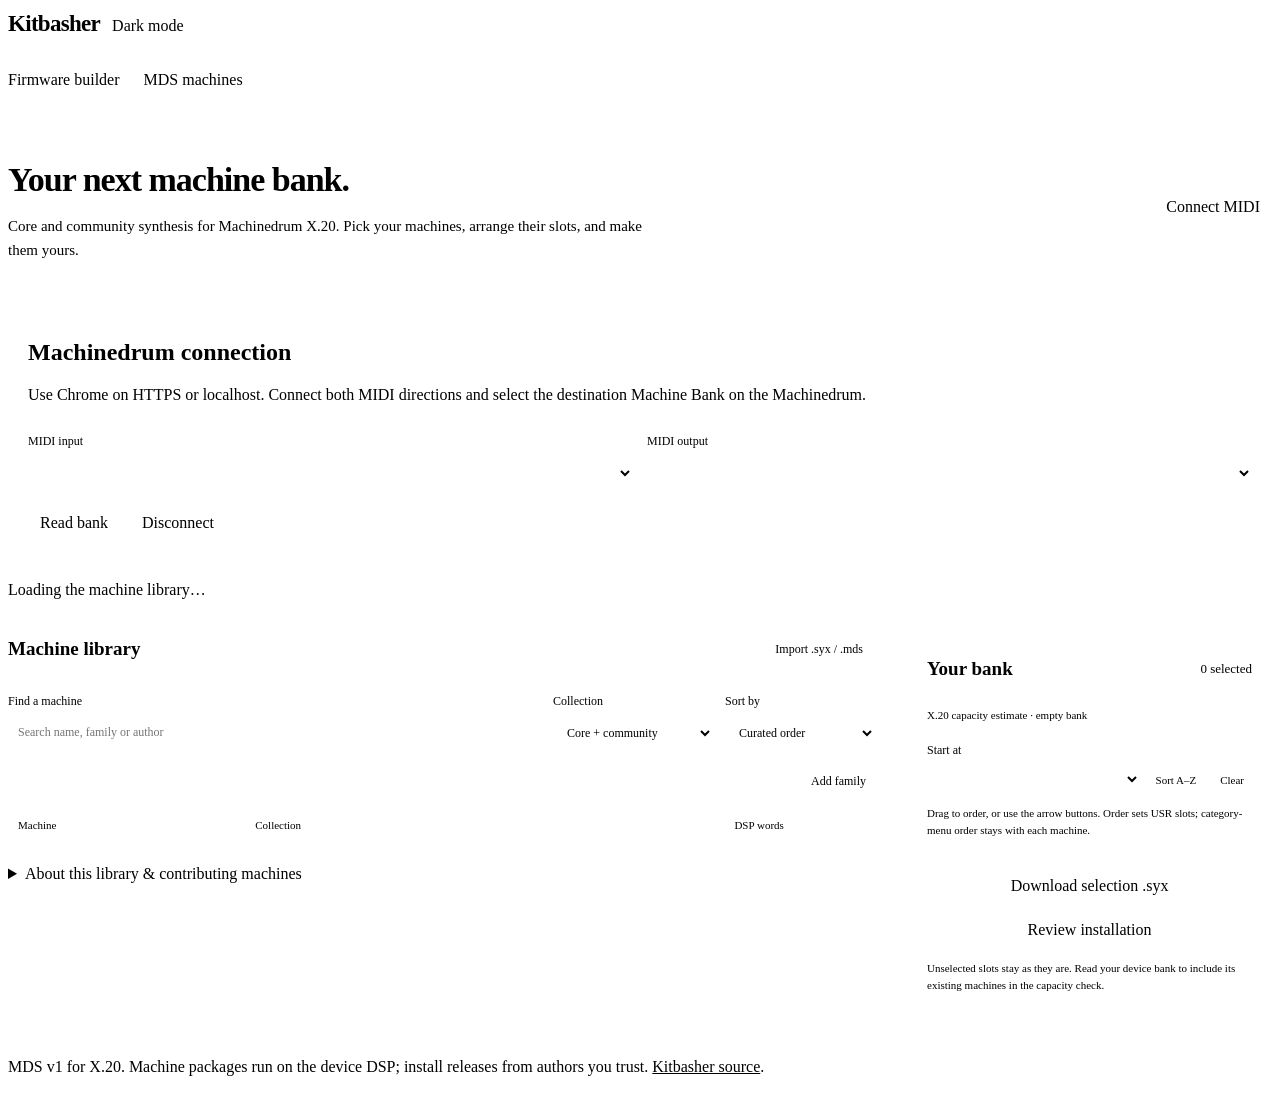
==== web/mds.html @ e467b931 "Add curated MDS library and closed-loop browser MIDI installer" ====
<!doctype html>
<html lang="en">
<head>
<meta charset="utf-8"><meta name="viewport" content="width=device-width, initial-scale=1">
<title>MDS machine library · Kitbasher</title>
<meta name="description" content="Choose community and core MDS machines, arrange your Machinedrum bank, check capacity, and install over MIDI from Chrome.">
<link rel="canonical" href="https://kitbasher.xyz/mds.html">
<meta name="theme-color" content="#20252b">
<script>try{document.documentElement.dataset.theme=localStorage.getItem('kitbasher-theme')==='dark'?'dark':'light'}catch(e){}</script>
<!-- app-styles -->
<link rel="stylesheet" href="mds.css">
</head>
<body class="bench mds-page"><main>
  <header class="page-head"><a class="brand" href="index.html">Kitbasher</a><button type="button" id="theme-toggle" class="theme-toggle">Dark mode</button></header>
  <nav class="site-nav" aria-label="Main navigation"><a href="index.html">Firmware builder</a><a href="mds.html" aria-current="page">MDS machines</a></nav>
  <div class="mds-intro"><div><h1>Your next machine bank.</h1><p>Core and community synthesis for Machinedrum X.20. Pick your machines, arrange their slots, and make them yours.</p></div><button type="button" id="connect-midi">Connect MIDI</button></div>
  <section class="mds-connection" id="connection" aria-labelledby="connection-title" hidden>
    <div><h2 id="connection-title">Machinedrum connection</h2><p>Use Chrome on HTTPS or localhost. Connect both MIDI directions and select the destination Machine Bank on the Machinedrum.</p></div>
    <label>MIDI input<select id="midi-input"></select></label><label>MIDI output<select id="midi-output"></select></label>
    <div class="mds-actions"><button type="button" id="read-bank">Read bank</button><button type="button" id="disconnect-midi">Disconnect</button></div>
  </section>
  <p id="mds-status" role="status" aria-live="polite">Loading the machine library…</p>
  <div class="mds-workspace">
    <section class="mds-library" aria-labelledby="library-title">
      <div class="mds-section-head"><h2 id="library-title">Machine library <span id="catalog-count"></span></h2><label class="mds-file">Import .syx / .mds<input type="file" id="import-machines" accept=".syx,.mds" multiple></label></div>
      <div class="mds-filters"><label class="mds-search">Find a machine<input id="machine-search" type="search" placeholder="Search name, family or author"></label><label>Collection<select id="collection-filter"><option value="all">Core + community</option><option value="core">Core</option><option value="community">Community</option><option value="local">Local imports</option></select></label><label>Sort by<select id="machine-sort"><option value="curated">Curated order</option><option value="name">Name</option><option value="smallest">Smallest first</option><option value="cpu">Lowest CPU cost</option></select></label></div>
      <div class="mds-family-bar"><div id="family-filters" role="group" aria-label="Filter by family"></div><button type="button" id="add-family" disabled>Add family</button></div>
      <div class="mds-table-wrap"><table class="mds-table"><thead><tr><th scope="col">Machine</th><th scope="col">Collection</th><th scope="col" class="numeric">DSP words</th><th scope="col"><span class="sr-only">Selection</span></th></tr></thead><tbody id="machine-list"></tbody></table></div>
      <p id="empty-library" hidden>No machines match. Try another family or search.</p>
      <details class="mds-about"><summary>About this library &amp; contributing machines</summary><p>Releases are curated and pinned to exact files. Core machines come from the X.20 USR collection; community entries link to their available source. Local imports stay in your browser and are not published.</p><p><a href="https://github.com/etcetc000/kitbasher/blob/main/mds/README.md" target="_blank" rel="noopener">Add or update a machine</a> · <a href="https://github.com/jmamma/MDS" target="_blank" rel="noopener">MDS documentation</a></p></details>
    </section>
    <aside class="mds-bank" aria-labelledby="bank-title">
      <div class="mds-section-head"><h2 id="bank-title">Your bank</h2><span id="selection-count">0 selected</span></div>
      <p id="capacity-mode" class="fine">X.20 capacity estimate · empty bank</p>
      <div id="capacity-meters" class="mds-capacity"></div>
      <div class="mds-bank-tools"><label>Start at<select id="start-slot" aria-label="First destination slot"></select></label><button type="button" id="sort-selection">Sort A–Z</button><button type="button" id="clear-selection">Clear</button></div>
      <p class="fine">Drag to order, or use the arrow buttons. Order sets USR slots; category-menu order stays with each machine.</p>
      <ol id="bank-slots" aria-label="Machine Bank slots"></ol>
      <p id="bank-problems" role="status"></p>
      <div class="mds-bank-actions"><button type="button" id="download-bank" disabled>Download selection .syx</button><button type="button" id="review-install" class="mds-primary" disabled>Review installation</button></div>
      <p class="fine">Unselected slots stay as they are. Read your device bank to include its existing machines in the capacity check.</p>
    </aside>
  </div>
  <section id="transfer-panel" class="mds-transfer" aria-labelledby="transfer-title" hidden><h2 id="transfer-title">Installing machines</h2><progress id="transfer-progress" max="1" value="0"></progress><p id="transfer-status" role="status" aria-live="polite"></p><button type="button" id="stop-transfer">Stop after this machine</button></section>
  <footer class="footer-note">MDS v1 for X.20. Machine packages run on the device DSP; install releases from authors you trust. <a href="https://github.com/etcetc000/kitbasher">Kitbasher source</a>.</footer>
</main>
<dialog id="machine-details" aria-labelledby="detail-title"><div class="mds-dialog-head"><h2 id="detail-title"></h2><button type="button" id="close-details" aria-label="Close machine details">Close</button></div><div id="detail-body"></div></dialog>
<dialog id="install-review" aria-labelledby="review-title"><h2 id="review-title">Review destination slots</h2><p>Confirm the selected Machine Bank on the Machinedrum. Replacing a slot changes the machine used by kits that reference that slot. Back up those machines before replacing them.</p><div id="review-rows"></div><p id="review-note"></p><div class="mds-actions"><button type="button" id="cancel-install">Go back</button><button type="button" id="confirm-install" class="mds-primary">Install these machines</button></div></dialog>
<script type="module" src="mds.js"></script>
</body></html>
---- web/mds.css ----
/* Reuse the bench palette and type. The sixteen-slot rack is the central visual. */
.site-nav{display:flex;gap:24px;border-bottom:1px solid var(--line);margin:0 0 32px;padding-bottom:12px}
.site-nav a{color:var(--muted);text-decoration:none;padding:5px 0}.site-nav a[aria-current=page]{color:var(--ink);box-shadow:0 2px var(--ink)}
.brand{font-size:23px;font-weight:650;letter-spacing:-.7px;text-decoration:none;color:var(--ink)}
body.mds-page main{max-width:1320px;padding-bottom:24px}body.mds-page .page-head{margin-bottom:22px}
.mds-page button,.mds-page select,.mds-page input{font:inherit}.mds-page button,.mds-file{border:1px solid var(--line);background:var(--panel);color:var(--ink);padding:9px 12px;border-radius:3px}
.mds-page button:hover:not(:disabled){border-color:var(--ink)}.mds-page :is(a,select,button,input):focus-visible{outline:2px solid #5484a3;outline-offset:3px}
.mds-page button.mds-primary{background:var(--ink);color:var(--panel);border-color:var(--ink)}
.mds-intro{display:flex;justify-content:space-between;align-items:center;gap:24px;margin:0 0 22px}.mds-intro h1{font-size:34px;font-weight:550;letter-spacing:-1px;margin-bottom:10px}.mds-intro p{max-width:650px;font-size:15px;line-height:1.6}.mds-intro button{white-space:nowrap}
#mds-status{min-height:24px;margin-bottom:18px}#mds-status[data-error=true],#bank-problems{color:var(--err)}
.mds-workspace{display:grid;grid-template-columns:minmax(0,1fr) 365px;gap:32px;align-items:start}
.mds-section-head{display:flex;justify-content:space-between;align-items:center;gap:10px;margin-bottom:18px}.mds-section-head h2{font-size:19px}.mds-section-head span{color:var(--muted);font-size:13px;font-weight:400}.mds-section-head h2 span{margin-left:8px}
.mds-filters{display:grid;grid-template-columns:minmax(140px,1fr) 160px 150px;gap:12px;margin-bottom:18px}.mds-page label{display:flex;flex-direction:column;gap:6px;color:var(--muted);font-size:12px}.mds-page input,.mds-page select{border:1px solid var(--line);background:var(--panel);color:var(--ink);padding:10px;min-width:0;border-radius:3px;width:100%}
.mds-file{position:relative;overflow:hidden;cursor:pointer}.mds-file:focus-within{outline:2px solid #5484a3;outline-offset:3px}.mds-file input{position:absolute;inset:0;opacity:0;cursor:pointer}
.mds-family-bar{display:flex;justify-content:space-between;align-items:center;gap:12px;margin:0 0 16px}.mds-family-bar>div{display:flex;flex-wrap:wrap;gap:5px}.mds-family-bar button{padding:5px 9px;font-size:12px}.mds-family-bar button[aria-pressed=true]{background:var(--ink);color:var(--panel);border-color:var(--ink)}
.mds-table{border-collapse:collapse;width:100%;font-size:13px}.mds-table th{font-weight:400;color:var(--muted);text-align:left;font-size:11px;padding:9px 10px;border-bottom:1px solid var(--line)}.mds-table td{padding:13px 10px;border-bottom:1px solid var(--line)}.mds-table .numeric{text-align:right;font-variant-numeric:tabular-nums}.mds-table td:last-child{width:66px;text-align:right}.mds-table td:nth-child(2){font-size:11px;color:var(--muted)}
.mds-table tr[data-selected=true]{background:color-mix(in srgb,var(--ink) 5%,transparent)}.mds-table .machine-name{display:block;background:none;border:0;padding:0;text-align:left;font-size:14px;font-weight:600}.machine-subtitle{display:block;font-size:11px;color:var(--muted);margin-top:3px}.mds-table .pick-button{padding:5px 8px;font-size:12px;min-width:60px}
.mds-bank{position:sticky;top:18px;max-height:calc(100dvh - 36px);overflow-y:auto;border:1px solid var(--line);padding:20px;background:var(--panel);border-radius:5px}.mds-bank .mds-section-head{margin-bottom:4px}.mds-capacity{margin:18px 0}.mds-meter{margin-bottom:12px}.mds-meter div{display:flex;justify-content:space-between;font-size:11px;gap:6px}.mds-meter progress{width:100%;height:6px;display:block;margin-top:5px;appearance:none;border:0;background:var(--line);accent-color:var(--ink)}.mds-meter progress::-webkit-progress-bar{background:var(--line);border-radius:1px}.mds-meter progress::-webkit-progress-value{background:var(--ink);border-radius:1px}.mds-meter[data-over=true] progress{accent-color:var(--err)}.mds-meter[data-over=true] progress::-webkit-progress-value{background:var(--err)}
.mds-bank-tools{display:flex;gap:8px;align-items:end;margin:16px 0 10px}.mds-bank-tools label{flex:1}.mds-bank-tools select{padding:7px}.mds-bank-tools button{font-size:11px;padding:8px}
#bank-slots{list-style:none;padding:0;margin:14px 0;display:grid;gap:3px}.mds-slot{min-height:33px;display:flex;gap:9px;align-items:center;padding:3px 5px;border:1px solid transparent;border-bottom-color:var(--line);font-size:12px}.mds-slot[data-selected=true]{background:var(--chip);border-color:var(--line);cursor:grab}.mds-slot[data-drag-over=true]{outline:2px solid #5484a3}.mds-slot .slot-number{font-variant-numeric:tabular-nums;color:var(--muted);width:27px;font-size:11px}.mds-slot .slot-name{flex:1;min-width:0}.mds-slot .slot-note{color:var(--muted);font-size:10px;margin-left:6px}.mds-slot .slot-buttons{display:flex;gap:2px}.mds-slot button{font-size:12px;line-height:1;padding:5px;border-color:transparent;background:transparent;min-width:24px}.mds-slot .empty{color:var(--muted)}
.mds-bank-actions{display:grid;gap:8px;margin:14px 0 12px}#bank-problems{font-size:12px;white-space:pre-line}.mds-bank .fine{font-size:11px;line-height:1.6}
.mds-connection{padding:20px;border:1px solid var(--line);border-radius:5px;display:grid;grid-template-columns:1fr 1fr;gap:14px;background:var(--panel);margin:20px 0}.mds-connection>div:first-child{grid-column:1/-1}.mds-connection p{margin-top:6px}.mds-actions{display:flex;gap:10px;flex-wrap:wrap;justify-content:flex-end}.mds-connection .mds-actions{grid-column:1/-1;justify-content:flex-start}
.mds-about{margin:25px 0;max-width:75ch}.mds-about summary{cursor:pointer}.mds-about p{margin-top:10px;font-size:12px}.mds-page a{color:inherit}.mds-page dialog{background:var(--panel);color:var(--ink);border:1px solid var(--line);border-radius:6px;max-width:600px;width:calc(100% - 32px);padding:26px}.mds-page dialog::backdrop{background:#0007}.mds-page dialog h2{font-size:22px}.mds-page dialog p{margin:14px 0}.mds-dialog-head{display:flex;justify-content:space-between;gap:20px;align-items:center}.mds-details-grid{display:grid;grid-template-columns:1fr 1fr;gap:12px;margin:18px 0}.mds-details-grid dt{font-size:11px;color:var(--muted)}.mds-details-grid dd{margin:3px 0 0;font-size:14px}.mds-controls{display:flex;flex-wrap:wrap;gap:8px}.mds-control{background:var(--chip);padding:8px;font-size:12px}.mds-review-row{display:flex;justify-content:space-between;gap:12px;border-bottom:1px solid var(--line);padding:10px 0}.mds-review-row small{color:var(--muted)}
.mds-transfer{padding:20px;border:1px solid var(--line);margin-top:22px;background:var(--panel)}.mds-transfer progress{width:100%;margin:12px 0}.mds-transfer button{margin-top:12px}.mds-page .footer-note{margin-top:32px}.sr-only{position:absolute;width:1px;height:1px;padding:0;margin:-1px;overflow:hidden;clip:rect(0,0,0,0);white-space:nowrap;border:0}
@media(max-width:1050px){.mds-workspace{gap:20px;grid-template-columns:minmax(0,1fr) 320px}.mds-filters{grid-template-columns:1fr 1fr}.mds-search{grid-column:1/-1}.mds-table td,.mds-table th{padding-left:6px;padding-right:6px}.mds-bank{padding:16px}}
@media(max-width:780px){.mds-workspace{grid-template-columns:1fr}.mds-bank{position:static;max-height:none;overflow:visible}.mds-intro{align-items:flex-start}.mds-intro h1{font-size:27px}.mds-intro p{font-size:13px}.mds-page main{padding:22px 16px 0}#bank-slots{grid-template-columns:1fr 1fr;gap:4px 10px}.mds-bank-tools{max-width:340px}.mds-bank-actions{grid-template-columns:1fr 1fr}}
@media(max-width:460px){.mds-intro{display:block}.mds-intro button{margin-top:16px}.mds-section-head h2{font-size:17px}.mds-family-bar{align-items:flex-start}.mds-table td:nth-child(2),.mds-table th:nth-child(2){display:none}.mds-slot .slot-note{display:none}#bank-slots{grid-template-columns:1fr}.mds-connection{grid-template-columns:1fr}.mds-bank-actions{grid-template-columns:1fr}.mds-file{font-size:10px!important}}
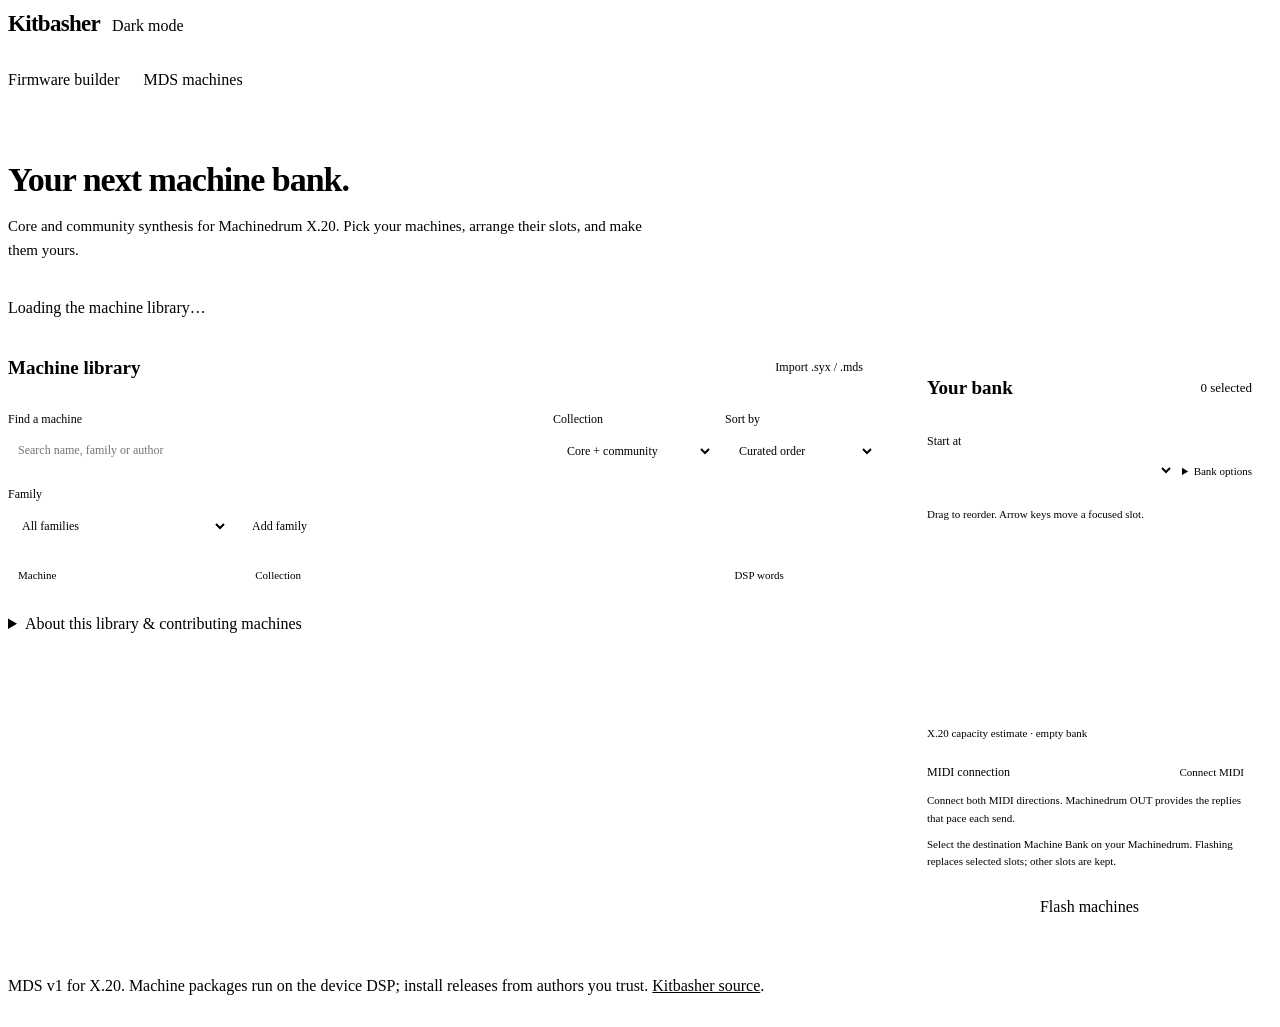
==== commit 6f0b2a8e: "Simplify MDS bank controls and flash with automatic MIDI checks" ====
--- a/web/mds.html
+++ b/web/mds.html
@@ -13,38 +13,40 @@
 <body class="bench mds-page"><main>
   <header class="page-head"><a class="brand" href="index.html">Kitbasher</a><button type="button" id="theme-toggle" class="theme-toggle">Dark mode</button></header>
   <nav class="site-nav" aria-label="Main navigation"><a href="index.html">Firmware builder</a><a href="mds.html" aria-current="page">MDS machines</a></nav>
-  <div class="mds-intro"><div><h1>Your next machine bank.</h1><p>Core and community synthesis for Machinedrum X.20. Pick your machines, arrange their slots, and make them yours.</p></div><button type="button" id="connect-midi">Connect MIDI</button></div>
-  <section class="mds-connection" id="connection" aria-labelledby="connection-title" hidden>
-    <div><h2 id="connection-title">Machinedrum connection</h2><p>Use Chrome on HTTPS or localhost. Connect both MIDI directions and select the destination Machine Bank on the Machinedrum.</p></div>
-    <label>MIDI input<select id="midi-input"></select></label><label>MIDI output<select id="midi-output"></select></label>
-    <div class="mds-actions"><button type="button" id="read-bank">Read bank</button><button type="button" id="disconnect-midi">Disconnect</button></div>
-  </section>
+  <div class="mds-intro"><div><h1>Your next machine bank.</h1><p>Core and community synthesis for Machinedrum X.20. Pick your machines, arrange their slots, and make them yours.</p></div></div>
   <p id="mds-status" role="status" aria-live="polite">Loading the machine library…</p>
   <div class="mds-workspace">
     <section class="mds-library" aria-labelledby="library-title">
       <div class="mds-section-head"><h2 id="library-title">Machine library <span id="catalog-count"></span></h2><label class="mds-file">Import .syx / .mds<input type="file" id="import-machines" accept=".syx,.mds" multiple></label></div>
       <div class="mds-filters"><label class="mds-search">Find a machine<input id="machine-search" type="search" placeholder="Search name, family or author"></label><label>Collection<select id="collection-filter"><option value="all">Core + community</option><option value="core">Core</option><option value="community">Community</option><option value="local">Local imports</option></select></label><label>Sort by<select id="machine-sort"><option value="curated">Curated order</option><option value="name">Name</option><option value="smallest">Smallest first</option><option value="cpu">Lowest CPU cost</option></select></label></div>
-      <div class="mds-family-bar"><div id="family-filters" role="group" aria-label="Filter by family"></div><button type="button" id="add-family" disabled>Add family</button></div>
+      <div class="mds-family-bar"><label>Family<select id="family-filter"><option value="all">All families</option></select></label><button type="button" id="add-family" disabled>Add family</button></div>
       <div class="mds-table-wrap"><table class="mds-table"><thead><tr><th scope="col">Machine</th><th scope="col">Collection</th><th scope="col" class="numeric">DSP words</th><th scope="col"><span class="sr-only">Selection</span></th></tr></thead><tbody id="machine-list"></tbody></table></div>
       <p id="empty-library" hidden>No machines match. Try another family or search.</p>
       <details class="mds-about"><summary>About this library &amp; contributing machines</summary><p>Releases are curated and pinned to exact files. Core machines come from the X.20 USR collection; community entries link to their available source. Local imports stay in your browser and are not published.</p><p><a href="https://github.com/etcetc000/kitbasher/blob/main/mds/README.md" target="_blank" rel="noopener">Add or update a machine</a> · <a href="https://github.com/jmamma/MDS" target="_blank" rel="noopener">MDS documentation</a></p></details>
     </section>
     <aside class="mds-bank" aria-labelledby="bank-title">
       <div class="mds-section-head"><h2 id="bank-title">Your bank</h2><span id="selection-count">0 selected</span></div>
-      <p id="capacity-mode" class="fine">X.20 capacity estimate · empty bank</p>
-      <div id="capacity-meters" class="mds-capacity"></div>
-      <div class="mds-bank-tools"><label>Start at<select id="start-slot" aria-label="First destination slot"></select></label><button type="button" id="sort-selection">Sort A–Z</button><button type="button" id="clear-selection">Clear</button></div>
-      <p class="fine">Drag to order, or use the arrow buttons. Order sets USR slots; category-menu order stays with each machine.</p>
+      <div class="mds-bank-tools"><label>Start at<select id="start-slot" aria-label="First destination slot"></select></label><details class="mds-bank-menu"><summary>Bank options</summary><div><button type="button" id="sort-selection">Sort A–Z</button><button type="button" id="clear-selection">Clear</button><button type="button" id="download-bank" disabled>Download selection .syx</button></div></details></div>
+      <p class="fine">Drag to reorder. Arrow keys move a focused slot.</p>
       <ol id="bank-slots" aria-label="Machine Bank slots"></ol>
-      <p id="bank-problems" role="status"></p>
-      <div class="mds-bank-actions"><button type="button" id="download-bank" disabled>Download selection .syx</button><button type="button" id="review-install" class="mds-primary" disabled>Review installation</button></div>
-      <p class="fine">Unselected slots stay as they are. Read your device bank to include its existing machines in the capacity check.</p>
+      <div class="mds-bank-bottom">
+        <p id="capacity-mode" class="fine">X.20 capacity estimate · empty bank</p>
+        <div id="capacity-meters" class="mds-capacity"></div>
+        <p id="bank-problems" role="status"></p>
+        <div class="mds-midi-head"><span>MIDI connection</span><button type="button" id="connect-midi">Connect MIDI</button><button type="button" id="disconnect-midi" hidden>Disconnect</button></div>
+        <div class="mds-connection" id="connection" hidden>
+          <label>To Machinedrum IN<select id="midi-output" aria-label="MIDI output"></select></label>
+          <label>From Machinedrum OUT<select id="midi-input" aria-label="MIDI input"></select></label>
+        </div>
+        <p id="midi-status" class="fine" role="status" aria-live="polite">Connect both MIDI directions. Machinedrum OUT provides the replies that pace each send.</p>
+        <p class="fine">Select the destination Machine Bank on your Machinedrum. Flashing replaces selected slots; other slots are kept.</p>
+        <button type="button" id="flash-machines" class="mds-primary" disabled>Flash machines</button>
+        <section id="transfer-panel" class="mds-transfer" aria-labelledby="transfer-title" hidden><h2 id="transfer-title">Installing machines</h2><progress id="transfer-progress" max="1" value="0"></progress><p id="transfer-status" role="status" aria-live="polite"></p><button type="button" id="stop-transfer">Stop after this machine</button></section>
+      </div>
     </aside>
   </div>
-  <section id="transfer-panel" class="mds-transfer" aria-labelledby="transfer-title" hidden><h2 id="transfer-title">Installing machines</h2><progress id="transfer-progress" max="1" value="0"></progress><p id="transfer-status" role="status" aria-live="polite"></p><button type="button" id="stop-transfer">Stop after this machine</button></section>
   <footer class="footer-note">MDS v1 for X.20. Machine packages run on the device DSP; install releases from authors you trust. <a href="https://github.com/etcetc000/kitbasher">Kitbasher source</a>.</footer>
 </main>
 <dialog id="machine-details" aria-labelledby="detail-title"><div class="mds-dialog-head"><h2 id="detail-title"></h2><button type="button" id="close-details" aria-label="Close machine details">Close</button></div><div id="detail-body"></div></dialog>
-<dialog id="install-review" aria-labelledby="review-title"><h2 id="review-title">Review destination slots</h2><p>Confirm the selected Machine Bank on the Machinedrum. Replacing a slot changes the machine used by kits that reference that slot. Back up those machines before replacing them.</p><div id="review-rows"></div><p id="review-note"></p><div class="mds-actions"><button type="button" id="cancel-install">Go back</button><button type="button" id="confirm-install" class="mds-primary">Install these machines</button></div></dialog>
 <script type="module" src="mds.js"></script>
 </body></html>
--- a/web/mds.css
+++ b/web/mds.css
@@ -1,4 +1,5 @@
 /* Reuse the bench palette and type. The sixteen-slot rack is the central visual. */
+.mds-bank{display:flex;flex-direction:column}.mds-bank>*,.mds-bank-bottom{flex-shrink:0}.mds-bank #bank-slots{flex:0 1 auto;min-height:120px;overflow-y:auto}.mds-bank .mds-transfer{padding:12px;margin-top:12px;font-size:12px}.mds-bank .mds-transfer h2{font-size:14px}
 .site-nav{display:flex;gap:24px;border-bottom:1px solid var(--line);margin:0 0 32px;padding-bottom:12px}
 .site-nav a{color:var(--muted);text-decoration:none;padding:5px 0}.site-nav a[aria-current=page]{color:var(--ink);box-shadow:0 2px var(--ink)}
 .brand{font-size:23px;font-weight:650;letter-spacing:-.7px;text-decoration:none;color:var(--ink)}
@@ -12,16 +13,17 @@
 .mds-section-head{display:flex;justify-content:space-between;align-items:center;gap:10px;margin-bottom:18px}.mds-section-head h2{font-size:19px}.mds-section-head span{color:var(--muted);font-size:13px;font-weight:400}.mds-section-head h2 span{margin-left:8px}
 .mds-filters{display:grid;grid-template-columns:minmax(140px,1fr) 160px 150px;gap:12px;margin-bottom:18px}.mds-page label{display:flex;flex-direction:column;gap:6px;color:var(--muted);font-size:12px}.mds-page input,.mds-page select{border:1px solid var(--line);background:var(--panel);color:var(--ink);padding:10px;min-width:0;border-radius:3px;width:100%}
 .mds-file{position:relative;overflow:hidden;cursor:pointer}.mds-file:focus-within{outline:2px solid #5484a3;outline-offset:3px}.mds-file input{position:absolute;inset:0;opacity:0;cursor:pointer}
-.mds-family-bar{display:flex;justify-content:space-between;align-items:center;gap:12px;margin:0 0 16px}.mds-family-bar>div{display:flex;flex-wrap:wrap;gap:5px}.mds-family-bar button{padding:5px 9px;font-size:12px}.mds-family-bar button[aria-pressed=true]{background:var(--ink);color:var(--panel);border-color:var(--ink)}
+.mds-family-bar{display:flex;align-items:end;gap:12px;margin:0 0 16px}.mds-family-bar label{flex:1;max-width:220px}.mds-family-bar button{font-size:12px;margin-bottom:1px}
 .mds-table{border-collapse:collapse;width:100%;font-size:13px}.mds-table th{font-weight:400;color:var(--muted);text-align:left;font-size:11px;padding:9px 10px;border-bottom:1px solid var(--line)}.mds-table td{padding:13px 10px;border-bottom:1px solid var(--line)}.mds-table .numeric{text-align:right;font-variant-numeric:tabular-nums}.mds-table td:last-child{width:66px;text-align:right}.mds-table td:nth-child(2){font-size:11px;color:var(--muted)}
 .mds-table tr[data-selected=true]{background:color-mix(in srgb,var(--ink) 5%,transparent)}.mds-table .machine-name{display:block;background:none;border:0;padding:0;text-align:left;font-size:14px;font-weight:600}.machine-subtitle{display:block;font-size:11px;color:var(--muted);margin-top:3px}.mds-table .pick-button{padding:5px 8px;font-size:12px;min-width:60px}
 .mds-bank{position:sticky;top:18px;max-height:calc(100dvh - 36px);overflow-y:auto;border:1px solid var(--line);padding:20px;background:var(--panel);border-radius:5px}.mds-bank .mds-section-head{margin-bottom:4px}.mds-capacity{margin:18px 0}.mds-meter{margin-bottom:12px}.mds-meter div{display:flex;justify-content:space-between;font-size:11px;gap:6px}.mds-meter progress{width:100%;height:6px;display:block;margin-top:5px;appearance:none;border:0;background:var(--line);accent-color:var(--ink)}.mds-meter progress::-webkit-progress-bar{background:var(--line);border-radius:1px}.mds-meter progress::-webkit-progress-value{background:var(--ink);border-radius:1px}.mds-meter[data-over=true] progress{accent-color:var(--err)}.mds-meter[data-over=true] progress::-webkit-progress-value{background:var(--err)}
 .mds-bank-tools{display:flex;gap:8px;align-items:end;margin:16px 0 10px}.mds-bank-tools label{flex:1}.mds-bank-tools select{padding:7px}.mds-bank-tools button{font-size:11px;padding:8px}
 #bank-slots{list-style:none;padding:0;margin:14px 0;display:grid;gap:3px}.mds-slot{min-height:33px;display:flex;gap:9px;align-items:center;padding:3px 5px;border:1px solid transparent;border-bottom-color:var(--line);font-size:12px}.mds-slot[data-selected=true]{background:var(--chip);border-color:var(--line);cursor:grab}.mds-slot[data-drag-over=true]{outline:2px solid #5484a3}.mds-slot .slot-number{font-variant-numeric:tabular-nums;color:var(--muted);width:27px;font-size:11px}.mds-slot .slot-name{flex:1;min-width:0}.mds-slot .slot-note{color:var(--muted);font-size:10px;margin-left:6px}.mds-slot .slot-buttons{display:flex;gap:2px}.mds-slot button{font-size:12px;line-height:1;padding:5px;border-color:transparent;background:transparent;min-width:24px}.mds-slot .empty{color:var(--muted)}
-.mds-bank-actions{display:grid;gap:8px;margin:14px 0 12px}#bank-problems{font-size:12px;white-space:pre-line}.mds-bank .fine{font-size:11px;line-height:1.6}
-.mds-connection{padding:20px;border:1px solid var(--line);border-radius:5px;display:grid;grid-template-columns:1fr 1fr;gap:14px;background:var(--panel);margin:20px 0}.mds-connection>div:first-child{grid-column:1/-1}.mds-connection p{margin-top:6px}.mds-actions{display:flex;gap:10px;flex-wrap:wrap;justify-content:flex-end}.mds-connection .mds-actions{grid-column:1/-1;justify-content:flex-start}
+.mds-bank-bottom{border-top:1px solid var(--line);margin-top:18px;padding-top:16px}#bank-problems{font-size:12px;white-space:pre-line}.mds-bank .fine{font-size:11px;line-height:1.6}.mds-bank-bottom .fine{margin:8px 0}.mds-bank-bottom .mds-capacity{margin:12px 0 18px}.mds-bank-bottom>button{width:100%;margin-top:10px}.mds-midi-head{display:flex;align-items:center;justify-content:space-between;font-size:12px;gap:8px}.mds-midi-head button{font-size:11px;padding:6px 8px}
+.mds-connection{display:grid;grid-template-columns:1fr 1fr;gap:10px;margin:12px 0}.mds-connection select{padding:7px;font-size:12px}#midi-status[data-error=true]{color:var(--err)}.mds-page [hidden]{display:none!important}
+.mds-bank-menu{position:relative;font-size:11px;margin-bottom:8px}.mds-bank-menu summary{cursor:pointer;color:var(--muted)}.mds-bank-menu>div{position:absolute;right:0;top:24px;z-index:2;display:grid;gap:5px;min-width:190px;padding:8px;background:var(--panel);border:1px solid var(--line);box-shadow:0 4px 12px #0002}.mds-bank-menu button{text-align:left}.mds-slot:focus-visible{outline:2px solid #5484a3;outline-offset:1px}
 .mds-about{margin:25px 0;max-width:75ch}.mds-about summary{cursor:pointer}.mds-about p{margin-top:10px;font-size:12px}.mds-page a{color:inherit}.mds-page dialog{background:var(--panel);color:var(--ink);border:1px solid var(--line);border-radius:6px;max-width:600px;width:calc(100% - 32px);padding:26px}.mds-page dialog::backdrop{background:#0007}.mds-page dialog h2{font-size:22px}.mds-page dialog p{margin:14px 0}.mds-dialog-head{display:flex;justify-content:space-between;gap:20px;align-items:center}.mds-details-grid{display:grid;grid-template-columns:1fr 1fr;gap:12px;margin:18px 0}.mds-details-grid dt{font-size:11px;color:var(--muted)}.mds-details-grid dd{margin:3px 0 0;font-size:14px}.mds-controls{display:flex;flex-wrap:wrap;gap:8px}.mds-control{background:var(--chip);padding:8px;font-size:12px}.mds-review-row{display:flex;justify-content:space-between;gap:12px;border-bottom:1px solid var(--line);padding:10px 0}.mds-review-row small{color:var(--muted)}
 .mds-transfer{padding:20px;border:1px solid var(--line);margin-top:22px;background:var(--panel)}.mds-transfer progress{width:100%;margin:12px 0}.mds-transfer button{margin-top:12px}.mds-page .footer-note{margin-top:32px}.sr-only{position:absolute;width:1px;height:1px;padding:0;margin:-1px;overflow:hidden;clip:rect(0,0,0,0);white-space:nowrap;border:0}
 @media(max-width:1050px){.mds-workspace{gap:20px;grid-template-columns:minmax(0,1fr) 320px}.mds-filters{grid-template-columns:1fr 1fr}.mds-search{grid-column:1/-1}.mds-table td,.mds-table th{padding-left:6px;padding-right:6px}.mds-bank{padding:16px}}
-@media(max-width:780px){.mds-workspace{grid-template-columns:1fr}.mds-bank{position:static;max-height:none;overflow:visible}.mds-intro{align-items:flex-start}.mds-intro h1{font-size:27px}.mds-intro p{font-size:13px}.mds-page main{padding:22px 16px 0}#bank-slots{grid-template-columns:1fr 1fr;gap:4px 10px}.mds-bank-tools{max-width:340px}.mds-bank-actions{grid-template-columns:1fr 1fr}}
+@media(max-width:780px){.mds-workspace{grid-template-columns:1fr}.mds-bank{position:static;max-height:none;overflow:visible}.mds-intro{align-items:flex-start}.mds-intro h1{font-size:27px}.mds-intro p{font-size:13px}.mds-page main{padding:22px 16px 0}#bank-slots{grid-template-columns:1fr 1fr;gap:4px 10px}.mds-bank #bank-slots{overflow:visible}.mds-bank-tools{max-width:340px}}
 @media(max-width:460px){.mds-intro{display:block}.mds-intro button{margin-top:16px}.mds-section-head h2{font-size:17px}.mds-family-bar{align-items:flex-start}.mds-table td:nth-child(2),.mds-table th:nth-child(2){display:none}.mds-slot .slot-note{display:none}#bank-slots{grid-template-columns:1fr}.mds-connection{grid-template-columns:1fr}.mds-bank-actions{grid-template-columns:1fr}.mds-file{font-size:10px!important}}
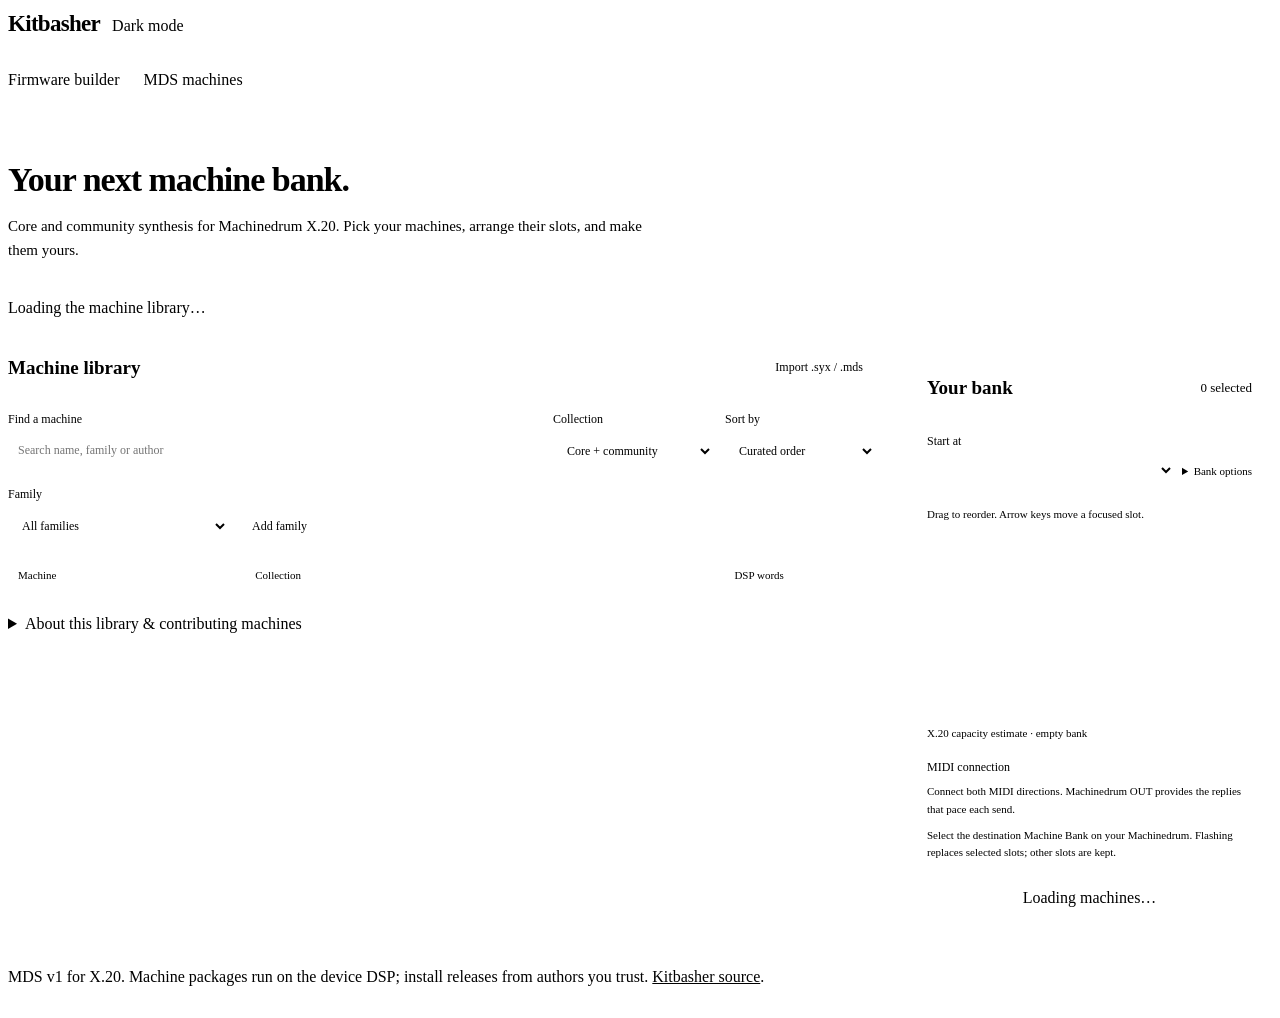
==== commit 7e7b1c00: "Guide MDS setup through one state-aware primary action" ====
--- a/web/mds.html
+++ b/web/mds.html
@@ -33,14 +33,14 @@
         <p id="capacity-mode" class="fine">X.20 capacity estimate · empty bank</p>
         <div id="capacity-meters" class="mds-capacity"></div>
         <p id="bank-problems" role="status"></p>
-        <div class="mds-midi-head"><span>MIDI connection</span><button type="button" id="connect-midi">Connect MIDI</button><button type="button" id="disconnect-midi" hidden>Disconnect</button></div>
+        <div class="mds-midi-head"><span>MIDI connection</span><button type="button" id="disconnect-midi" hidden>Disconnect</button></div>
         <div class="mds-connection" id="connection" hidden>
           <label>To Machinedrum IN<select id="midi-output" aria-label="MIDI output"></select></label>
           <label>From Machinedrum OUT<select id="midi-input" aria-label="MIDI input"></select></label>
         </div>
         <p id="midi-status" class="fine" role="status" aria-live="polite">Connect both MIDI directions. Machinedrum OUT provides the replies that pace each send.</p>
         <p class="fine">Select the destination Machine Bank on your Machinedrum. Flashing replaces selected slots; other slots are kept.</p>
-        <button type="button" id="flash-machines" class="mds-primary" disabled>Flash machines</button>
+        <button type="button" id="flash-machines" class="mds-primary" aria-describedby="midi-status" disabled>Loading machines…</button>
         <section id="transfer-panel" class="mds-transfer" aria-labelledby="transfer-title" hidden><h2 id="transfer-title">Installing machines</h2><progress id="transfer-progress" max="1" value="0"></progress><p id="transfer-status" role="status" aria-live="polite"></p><button type="button" id="stop-transfer">Stop after this machine</button></section>
       </div>
     </aside>
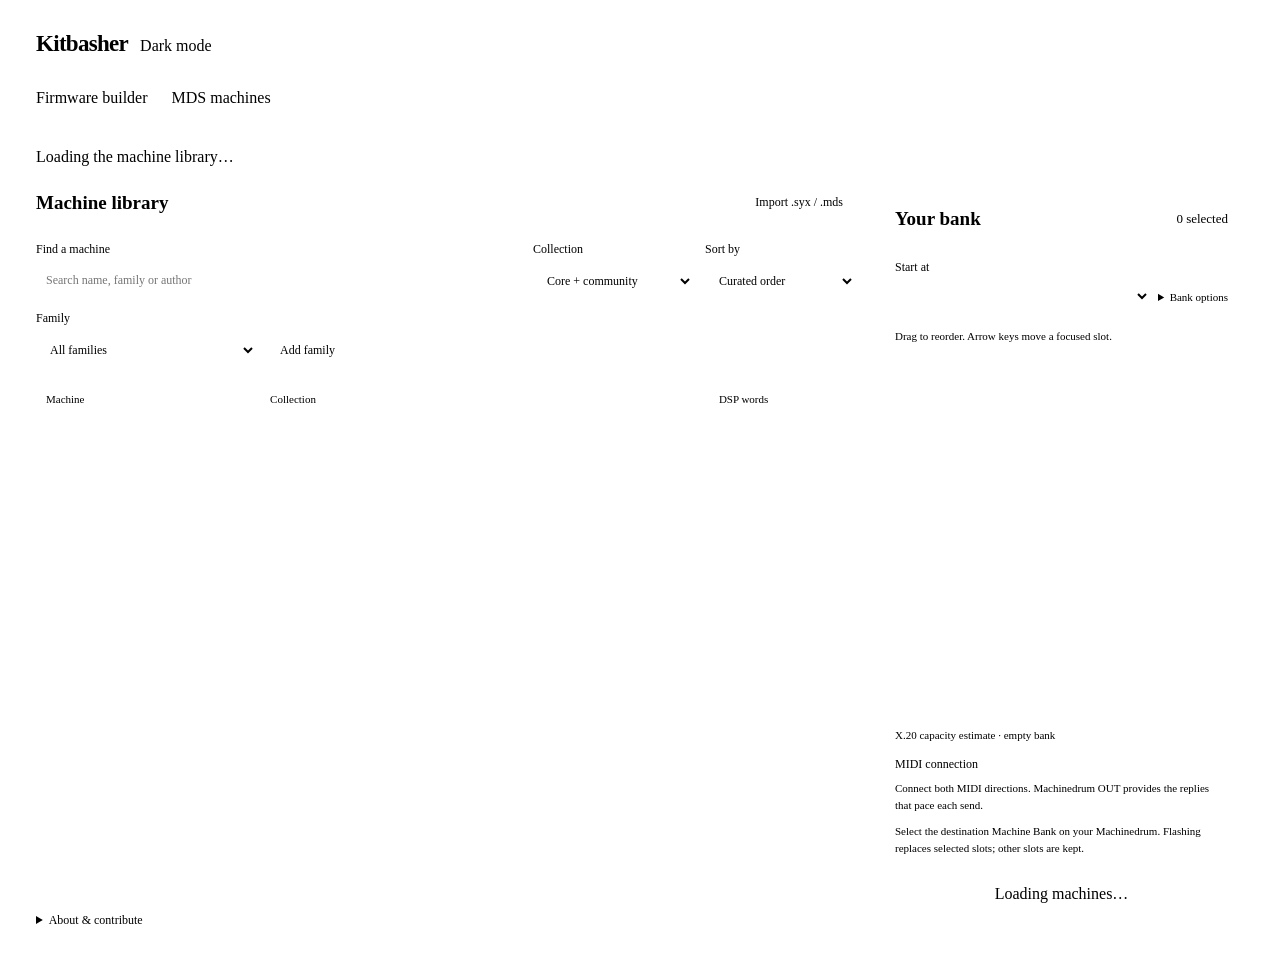
==== commit 19247bc2: "Add SMP and K55 machines and compact the MDS library" ====
--- a/web/mds.html
+++ b/web/mds.html
@@ -13,16 +13,16 @@
 <body class="bench mds-page"><main>
   <header class="page-head"><a class="brand" href="index.html">Kitbasher</a><button type="button" id="theme-toggle" class="theme-toggle">Dark mode</button></header>
   <nav class="site-nav" aria-label="Main navigation"><a href="index.html">Firmware builder</a><a href="mds.html" aria-current="page">MDS machines</a></nav>
-  <div class="mds-intro"><div><h1>Your next machine bank.</h1><p>Core and community synthesis for Machinedrum X.20. Pick your machines, arrange their slots, and make them yours.</p></div></div>
+  <h1 class="sr-only">MDS machines</h1>
   <p id="mds-status" role="status" aria-live="polite">Loading the machine library…</p>
   <div class="mds-workspace">
     <section class="mds-library" aria-labelledby="library-title">
       <div class="mds-section-head"><h2 id="library-title">Machine library <span id="catalog-count"></span></h2><label class="mds-file">Import .syx / .mds<input type="file" id="import-machines" accept=".syx,.mds" multiple></label></div>
       <div class="mds-filters"><label class="mds-search">Find a machine<input id="machine-search" type="search" placeholder="Search name, family or author"></label><label>Collection<select id="collection-filter"><option value="all">Core + community</option><option value="core">Core</option><option value="community">Community</option><option value="local">Local imports</option></select></label><label>Sort by<select id="machine-sort"><option value="curated">Curated order</option><option value="name">Name</option><option value="smallest">Smallest first</option><option value="cpu">Lowest CPU cost</option></select></label></div>
       <div class="mds-family-bar"><label>Family<select id="family-filter"><option value="all">All families</option></select></label><button type="button" id="add-family" disabled>Add family</button></div>
-      <div class="mds-table-wrap"><table class="mds-table"><thead><tr><th scope="col">Machine</th><th scope="col">Collection</th><th scope="col" class="numeric">DSP words</th><th scope="col"><span class="sr-only">Selection</span></th></tr></thead><tbody id="machine-list"></tbody></table></div>
+      <div class="mds-table-wrap" tabindex="0" role="region" aria-label="Available machines"><table class="mds-table"><thead><tr><th scope="col">Machine</th><th scope="col">Collection</th><th scope="col" class="numeric">DSP words</th><th scope="col"><span class="sr-only">Selection</span></th></tr></thead><tbody id="machine-list"></tbody></table></div>
       <p id="empty-library" hidden>No machines match. Try another family or search.</p>
-      <details class="mds-about"><summary>About this library &amp; contributing machines</summary><p>Releases are curated and pinned to exact files. Core machines come from the X.20 USR collection; community entries link to their available source. Local imports stay in your browser and are not published.</p><p><a href="https://github.com/etcetc000/kitbasher/blob/main/mds/README.md" target="_blank" rel="noopener">Add or update a machine</a> · <a href="https://github.com/jmamma/MDS" target="_blank" rel="noopener">MDS documentation</a></p></details>
+      <details class="mds-about"><summary>About &amp; contribute</summary><p>Releases are curated and pinned to exact files. Core machines come from the X.20 USR collection; community entries link to their available source. Local imports stay in your browser and are not published.</p><p><a href="https://github.com/etcetc000/kitbasher/blob/main/mds/README.md" target="_blank" rel="noopener">Add or update a machine</a> · <a href="https://github.com/jmamma/MDS" target="_blank" rel="noopener">MDS documentation</a> &middot; <a href="https://github.com/etcetc000/kitbasher">Kitbasher source</a></p><p>MDS v1 for X.20. Machine packages run on the device DSP; install releases from authors you trust.</p></details>
     </section>
     <aside class="mds-bank" aria-labelledby="bank-title">
       <div class="mds-section-head"><h2 id="bank-title">Your bank</h2><span id="selection-count">0 selected</span></div>
@@ -45,7 +45,6 @@
       </div>
     </aside>
   </div>
-  <footer class="footer-note">MDS v1 for X.20. Machine packages run on the device DSP; install releases from authors you trust. <a href="https://github.com/etcetc000/kitbasher">Kitbasher source</a>.</footer>
 </main>
 <dialog id="machine-details" aria-labelledby="detail-title"><div class="mds-dialog-head"><h2 id="detail-title"></h2><button type="button" id="close-details" aria-label="Close machine details">Close</button></div><div id="detail-body"></div></dialog>
 <script type="module" src="mds.js"></script>
--- a/web/mds.css
+++ b/web/mds.css
@@ -1,29 +1,30 @@
 /* Reuse the bench palette and type. The sixteen-slot rack is the central visual. */
-.mds-bank{display:flex;flex-direction:column}.mds-bank>*,.mds-bank-bottom{flex-shrink:0}.mds-bank #bank-slots{flex:0 1 auto;min-height:120px;overflow-y:auto}.mds-bank .mds-transfer{padding:12px;margin-top:12px;font-size:12px}.mds-bank .mds-transfer h2{font-size:14px}
-.site-nav{display:flex;gap:24px;border-bottom:1px solid var(--line);margin:0 0 32px;padding-bottom:12px}
+.mds-bank{display:flex;flex-direction:column}.mds-bank>*,.mds-bank-bottom{flex-shrink:0}.mds-bank #bank-slots{flex:1 1 120px;min-height:80px;overflow-y:auto}.mds-bank .mds-transfer{padding:12px;margin-top:12px;font-size:12px}.mds-bank .mds-transfer h2{font-size:14px}
+.site-nav{display:flex;gap:24px;border-bottom:1px solid var(--line);margin:0 0 12px;padding-bottom:8px}
 .site-nav a{color:var(--muted);text-decoration:none;padding:5px 0}.site-nav a[aria-current=page]{color:var(--ink);box-shadow:0 2px var(--ink)}
 .brand{font-size:23px;font-weight:650;letter-spacing:-.7px;text-decoration:none;color:var(--ink)}
-body.mds-page main{max-width:1320px;padding-bottom:24px}body.mds-page .page-head{margin-bottom:22px}
+body.mds-page main{max-width:1320px;height:100dvh;display:flex;flex-direction:column;padding:20px 28px 18px}body.mds-page main>header,body.mds-page main>nav{flex-shrink:0}body.mds-page .page-head{margin-bottom:10px;padding-bottom:10px}
 .mds-page button,.mds-page select,.mds-page input{font:inherit}.mds-page button,.mds-file{border:1px solid var(--line);background:var(--panel);color:var(--ink);padding:9px 12px;border-radius:3px}
 .mds-page button:hover:not(:disabled){border-color:var(--ink)}.mds-page :is(a,select,button,input):focus-visible{outline:2px solid #5484a3;outline-offset:3px}
 .mds-page button.mds-primary{background:var(--ink);color:var(--panel);border-color:var(--ink)}
-.mds-intro{display:flex;justify-content:space-between;align-items:center;gap:24px;margin:0 0 22px}.mds-intro h1{font-size:34px;font-weight:550;letter-spacing:-1px;margin-bottom:10px}.mds-intro p{max-width:650px;font-size:15px;line-height:1.6}.mds-intro button{white-space:nowrap}
-#mds-status{min-height:24px;margin-bottom:18px}#mds-status[data-error=true],#bank-problems{color:var(--err)}
-.mds-workspace{display:grid;grid-template-columns:minmax(0,1fr) 365px;gap:32px;align-items:start}
-.mds-section-head{display:flex;justify-content:space-between;align-items:center;gap:10px;margin-bottom:18px}.mds-section-head h2{font-size:19px}.mds-section-head span{color:var(--muted);font-size:13px;font-weight:400}.mds-section-head h2 span{margin-left:8px}
-.mds-filters{display:grid;grid-template-columns:minmax(140px,1fr) 160px 150px;gap:12px;margin-bottom:18px}.mds-page label{display:flex;flex-direction:column;gap:6px;color:var(--muted);font-size:12px}.mds-page input,.mds-page select{border:1px solid var(--line);background:var(--panel);color:var(--ink);padding:10px;min-width:0;border-radius:3px;width:100%}
+#mds-status{flex-shrink:0;max-height:72px;overflow:auto;margin-bottom:10px}#mds-status:empty{display:none}#mds-status[data-error=true],#bank-problems{color:var(--err)}
+.mds-workspace{display:grid;grid-template-columns:minmax(0,1fr) 365px;gap:24px;align-items:stretch;flex:1;min-height:0}
+.mds-library{display:flex;flex-direction:column;min-height:0;min-width:0}.mds-library>*{flex-shrink:0}.mds-table-wrap{flex:1;min-height:0;overflow:auto;overscroll-behavior:contain}.mds-table thead{position:sticky;top:0;z-index:1;background:var(--bg)}
+.mds-section-head{display:flex;justify-content:space-between;align-items:center;gap:10px;margin-bottom:12px}.mds-section-head h2{font-size:19px}.mds-section-head span{color:var(--muted);font-size:13px;font-weight:400}.mds-section-head h2 span{margin-left:8px}
+.mds-filters{display:grid;grid-template-columns:minmax(140px,1fr) 160px 150px;gap:12px;margin-bottom:12px}.mds-page label{display:flex;flex-direction:column;gap:6px;color:var(--muted);font-size:12px}.mds-page input,.mds-page select{border:1px solid var(--line);background:var(--panel);color:var(--ink);padding:10px;min-width:0;border-radius:3px;width:100%}
 .mds-file{position:relative;overflow:hidden;cursor:pointer}.mds-file:focus-within{outline:2px solid #5484a3;outline-offset:3px}.mds-file input{position:absolute;inset:0;opacity:0;cursor:pointer}
 .mds-family-bar{display:flex;align-items:end;gap:12px;margin:0 0 16px}.mds-family-bar label{flex:1;max-width:220px}.mds-family-bar button{font-size:12px;margin-bottom:1px}
-.mds-table{border-collapse:collapse;width:100%;font-size:13px}.mds-table th{font-weight:400;color:var(--muted);text-align:left;font-size:11px;padding:9px 10px;border-bottom:1px solid var(--line)}.mds-table td{padding:13px 10px;border-bottom:1px solid var(--line)}.mds-table .numeric{text-align:right;font-variant-numeric:tabular-nums}.mds-table td:last-child{width:66px;text-align:right}.mds-table td:nth-child(2){font-size:11px;color:var(--muted)}
+.mds-table{border-collapse:collapse;width:100%;font-size:13px}.mds-table th{font-weight:400;color:var(--muted);text-align:left;font-size:11px;padding:9px 10px;border-bottom:1px solid var(--line)}.mds-table td{padding:13px 10px;border-bottom:1px solid var(--line)}.mds-table .numeric{white-space:nowrap;text-align:right;font-variant-numeric:tabular-nums}.mds-table td:last-child{width:66px;text-align:right}.mds-table td:nth-child(2){white-space:nowrap;font-size:11px;color:var(--muted)}
 .mds-table tr[data-selected=true]{background:color-mix(in srgb,var(--ink) 5%,transparent)}.mds-table .machine-name{display:block;background:none;border:0;padding:0;text-align:left;font-size:14px;font-weight:600}.machine-subtitle{display:block;font-size:11px;color:var(--muted);margin-top:3px}.mds-table .pick-button{padding:5px 8px;font-size:12px;min-width:60px}
-.mds-bank{position:sticky;top:18px;max-height:calc(100dvh - 36px);overflow-y:auto;border:1px solid var(--line);padding:20px;background:var(--panel);border-radius:5px}.mds-bank .mds-section-head{margin-bottom:4px}.mds-capacity{margin:18px 0}.mds-meter{margin-bottom:12px}.mds-meter div{display:flex;justify-content:space-between;font-size:11px;gap:6px}.mds-meter progress{width:100%;height:6px;display:block;margin-top:5px;appearance:none;border:0;background:var(--line);accent-color:var(--ink)}.mds-meter progress::-webkit-progress-bar{background:var(--line);border-radius:1px}.mds-meter progress::-webkit-progress-value{background:var(--ink);border-radius:1px}.mds-meter[data-over=true] progress{accent-color:var(--err)}.mds-meter[data-over=true] progress::-webkit-progress-value{background:var(--err)}
-.mds-bank-tools{display:flex;gap:8px;align-items:end;margin:16px 0 10px}.mds-bank-tools label{flex:1}.mds-bank-tools select{padding:7px}.mds-bank-tools button{font-size:11px;padding:8px}
-#bank-slots{list-style:none;padding:0;margin:14px 0;display:grid;gap:3px}.mds-slot{min-height:33px;display:flex;gap:9px;align-items:center;padding:3px 5px;border:1px solid transparent;border-bottom-color:var(--line);font-size:12px}.mds-slot[data-selected=true]{background:var(--chip);border-color:var(--line);cursor:grab}.mds-slot[data-drag-over=true]{outline:2px solid #5484a3}.mds-slot .slot-number{font-variant-numeric:tabular-nums;color:var(--muted);width:27px;font-size:11px}.mds-slot .slot-name{flex:1;min-width:0}.mds-slot .slot-note{color:var(--muted);font-size:10px;margin-left:6px}.mds-slot .slot-buttons{display:flex;gap:2px}.mds-slot button{font-size:12px;line-height:1;padding:5px;border-color:transparent;background:transparent;min-width:24px}.mds-slot .empty{color:var(--muted)}
-.mds-bank-bottom{border-top:1px solid var(--line);margin-top:18px;padding-top:16px}#bank-problems{font-size:12px;white-space:pre-line}.mds-bank .fine{font-size:11px;line-height:1.6}.mds-bank-bottom .fine{margin:8px 0}.mds-bank-bottom .mds-capacity{margin:12px 0 18px}.mds-bank-bottom>button{width:100%;margin-top:10px}.mds-midi-head{display:flex;align-items:center;justify-content:space-between;font-size:12px;gap:8px}.mds-midi-head button{font-size:11px;padding:6px 8px}
+.mds-bank{min-height:0;overflow-y:auto;overscroll-behavior:contain;border:1px solid var(--line);padding:16px;background:var(--panel);border-radius:5px}.mds-bank .mds-section-head{margin-bottom:4px}.mds-capacity{margin:18px 0}.mds-meter{margin-bottom:12px}.mds-meter div{display:flex;justify-content:space-between;font-size:11px;gap:6px}.mds-meter progress{width:100%;height:6px;display:block;margin-top:5px;appearance:none;border:0;background:var(--line);accent-color:var(--ink)}.mds-meter progress::-webkit-progress-bar{background:var(--line);border-radius:1px}.mds-meter progress::-webkit-progress-value{background:var(--ink);border-radius:1px}.mds-meter[data-over=true] progress{accent-color:var(--err)}.mds-meter[data-over=true] progress::-webkit-progress-value{background:var(--err)}
+.mds-bank-tools{display:flex;gap:8px;align-items:end;margin:10px 0 6px}.mds-bank-tools label{flex:1}.mds-bank-tools select{padding:7px}.mds-bank-tools button{font-size:11px;padding:8px}
+#bank-slots{list-style:none;padding:0;margin:8px 0;display:grid;gap:3px}.mds-slot{min-height:33px;display:flex;gap:9px;align-items:center;padding:3px 5px;border:1px solid transparent;border-bottom-color:var(--line);font-size:12px}.mds-slot[data-selected=true]{background:var(--chip);border-color:var(--line);cursor:grab}.mds-slot[data-drag-over=true]{outline:2px solid #5484a3}.mds-slot .slot-number{font-variant-numeric:tabular-nums;color:var(--muted);width:27px;font-size:11px}.mds-slot .slot-name{flex:1;min-width:0}.mds-slot .slot-note{color:var(--muted);font-size:10px;margin-left:6px}.mds-slot .slot-buttons{display:flex;gap:2px}.mds-slot button{font-size:12px;line-height:1;padding:5px;border-color:transparent;background:transparent;min-width:24px}.mds-slot .empty{color:var(--muted)}
+.mds-bank-bottom{border-top:1px solid var(--line);margin-top:8px;padding-top:10px}#bank-problems{font-size:12px;white-space:pre-line}.mds-bank .fine{font-size:11px;line-height:1.6}.mds-bank-bottom .fine{margin:8px 0}.mds-bank-bottom .mds-capacity{margin:10px 0 12px}.mds-bank-bottom>button{width:100%;margin-top:10px}.mds-midi-head{display:flex;align-items:center;justify-content:space-between;font-size:12px;gap:8px}.mds-midi-head button{font-size:11px;padding:6px 8px}
 .mds-connection{display:grid;grid-template-columns:1fr 1fr;gap:10px;margin:12px 0}.mds-connection select{padding:7px;font-size:12px}#midi-status[data-error=true]{color:var(--err)}.mds-page [hidden]{display:none!important}
 .mds-bank-menu{position:relative;font-size:11px;margin-bottom:8px}.mds-bank-menu summary{cursor:pointer;color:var(--muted)}.mds-bank-menu>div{position:absolute;right:0;top:24px;z-index:2;display:grid;gap:5px;min-width:190px;padding:8px;background:var(--panel);border:1px solid var(--line);box-shadow:0 4px 12px #0002}.mds-bank-menu button{text-align:left}.mds-slot:focus-visible{outline:2px solid #5484a3;outline-offset:1px}
-.mds-about{margin:25px 0;max-width:75ch}.mds-about summary{cursor:pointer}.mds-about p{margin-top:10px;font-size:12px}.mds-page a{color:inherit}.mds-page dialog{background:var(--panel);color:var(--ink);border:1px solid var(--line);border-radius:6px;max-width:600px;width:calc(100% - 32px);padding:26px}.mds-page dialog::backdrop{background:#0007}.mds-page dialog h2{font-size:22px}.mds-page dialog p{margin:14px 0}.mds-dialog-head{display:flex;justify-content:space-between;gap:20px;align-items:center}.mds-details-grid{display:grid;grid-template-columns:1fr 1fr;gap:12px;margin:18px 0}.mds-details-grid dt{font-size:11px;color:var(--muted)}.mds-details-grid dd{margin:3px 0 0;font-size:14px}.mds-controls{display:flex;flex-wrap:wrap;gap:8px}.mds-control{background:var(--chip);padding:8px;font-size:12px}.mds-review-row{display:flex;justify-content:space-between;gap:12px;border-bottom:1px solid var(--line);padding:10px 0}.mds-review-row small{color:var(--muted)}
-.mds-transfer{padding:20px;border:1px solid var(--line);margin-top:22px;background:var(--panel)}.mds-transfer progress{width:100%;margin:12px 0}.mds-transfer button{margin-top:12px}.mds-page .footer-note{margin-top:32px}.sr-only{position:absolute;width:1px;height:1px;padding:0;margin:-1px;overflow:hidden;clip:rect(0,0,0,0);white-space:nowrap;border:0}
+.mds-about{margin:12px 0 0;max-width:75ch;max-height:30%;overflow:auto;font-size:12px}.mds-about summary{cursor:pointer}.mds-about p{margin-top:10px;font-size:12px}.mds-page a{color:inherit}.mds-page dialog{background:var(--panel);color:var(--ink);border:1px solid var(--line);border-radius:6px;max-width:600px;width:calc(100% - 32px);padding:26px}.mds-page dialog::backdrop{background:#0007}.mds-page dialog h2{font-size:22px}.mds-page dialog p{margin:8px 0}.mds-dialog-head{display:flex;justify-content:space-between;gap:20px;align-items:center}.mds-details-grid{display:grid;grid-template-columns:1fr 1fr;gap:12px;margin:18px 0}.mds-details-grid dt{font-size:11px;color:var(--muted)}.mds-details-grid dd{margin:3px 0 0;font-size:14px}.mds-controls{display:flex;flex-wrap:wrap;gap:8px}.mds-control{background:var(--chip);padding:8px;font-size:12px}
+.mds-transfer{padding:20px;border:1px solid var(--line);margin-top:22px;background:var(--panel)}.mds-transfer progress{width:100%;margin:12px 0}.mds-transfer button{margin-top:12px}.sr-only{position:absolute;width:1px;height:1px;padding:0;margin:-1px;overflow:hidden;clip:rect(0,0,0,0);white-space:nowrap;border:0}
+@media(min-width:781px) and (max-height:800px){body.mds-page main{padding-top:12px;padding-bottom:12px}body.mds-page .page-head{padding-bottom:6px;margin-bottom:6px}.mds-page .site-nav{margin-bottom:8px;padding-bottom:6px}#mds-status{margin-bottom:6px}.mds-bank{padding:12px}.mds-bank-tools{margin:6px 0 4px}.mds-bank .fine{font-size:10px;line-height:1.4}.mds-bank-bottom .fine{margin:5px 0}.mds-bank-bottom .mds-capacity{margin:6px 0}.mds-meter{margin-bottom:7px}.mds-connection{margin:8px 0}.mds-bank-bottom{padding-top:6px;margin-top:6px}.mds-bank-bottom>button{margin-top:6px}}
 @media(max-width:1050px){.mds-workspace{gap:20px;grid-template-columns:minmax(0,1fr) 320px}.mds-filters{grid-template-columns:1fr 1fr}.mds-search{grid-column:1/-1}.mds-table td,.mds-table th{padding-left:6px;padding-right:6px}.mds-bank{padding:16px}}
-@media(max-width:780px){.mds-workspace{grid-template-columns:1fr}.mds-bank{position:static;max-height:none;overflow:visible}.mds-intro{align-items:flex-start}.mds-intro h1{font-size:27px}.mds-intro p{font-size:13px}.mds-page main{padding:22px 16px 0}#bank-slots{grid-template-columns:1fr 1fr;gap:4px 10px}.mds-bank #bank-slots{overflow:visible}.mds-bank-tools{max-width:340px}}
-@media(max-width:460px){.mds-intro{display:block}.mds-intro button{margin-top:16px}.mds-section-head h2{font-size:17px}.mds-family-bar{align-items:flex-start}.mds-table td:nth-child(2),.mds-table th:nth-child(2){display:none}.mds-slot .slot-note{display:none}#bank-slots{grid-template-columns:1fr}.mds-connection{grid-template-columns:1fr}.mds-bank-actions{grid-template-columns:1fr}.mds-file{font-size:10px!important}}
+@media(max-width:780px){body.mds-page main{height:auto;min-height:100dvh;padding:20px 16px}.mds-workspace{grid-template-columns:1fr;flex:none}.mds-table-wrap{flex:none;max-height:55dvh}.mds-bank{overflow:visible}.mds-about{max-height:none}#bank-slots{grid-template-columns:1fr 1fr;gap:4px 10px}.mds-bank #bank-slots{flex:none;max-height:280px;overflow:auto}.mds-bank-tools{max-width:340px}}
+@media(max-width:460px){.mds-section-head h2{font-size:17px}.mds-family-bar{align-items:flex-start}.mds-table td:nth-child(2),.mds-table th:nth-child(2){display:none}.mds-slot .slot-note{display:none}#bank-slots{grid-template-columns:1fr}.mds-connection{grid-template-columns:1fr}.mds-file{font-size:10px!important}}
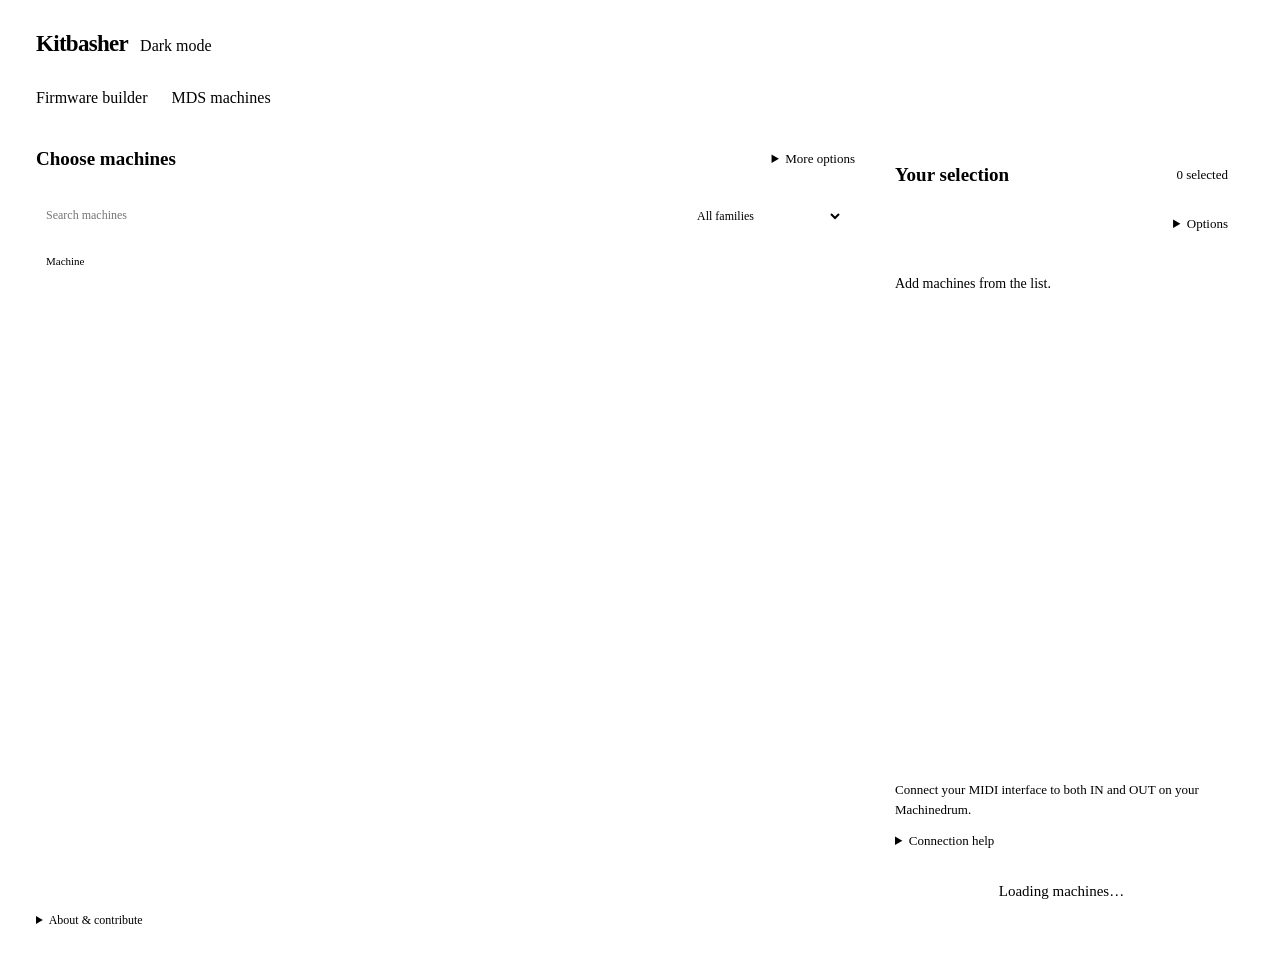
==== commit d0a36e29: "Simplify MDS selection and MIDI setup for everyday use" ====
--- a/web/mds.html
+++ b/web/mds.html
@@ -17,29 +17,27 @@
   <p id="mds-status" role="status" aria-live="polite">Loading the machine library…</p>
   <div class="mds-workspace">
     <section class="mds-library" aria-labelledby="library-title">
-      <div class="mds-section-head"><h2 id="library-title">Machine library <span id="catalog-count"></span></h2><label class="mds-file">Import .syx / .mds<input type="file" id="import-machines" accept=".syx,.mds" multiple></label></div>
-      <div class="mds-filters"><label class="mds-search">Find a machine<input id="machine-search" type="search" placeholder="Search name, family or author"></label><label>Collection<select id="collection-filter"><option value="all">Core + community</option><option value="core">Core</option><option value="community">Community</option><option value="local">Local imports</option></select></label><label>Sort by<select id="machine-sort"><option value="curated">Curated order</option><option value="name">Name</option><option value="smallest">Smallest first</option><option value="cpu">Lowest CPU cost</option></select></label></div>
-      <div class="mds-family-bar"><label>Family<select id="family-filter"><option value="all">All families</option></select></label><button type="button" id="add-family" disabled>Add family</button></div>
-      <div class="mds-table-wrap" tabindex="0" role="region" aria-label="Available machines"><table class="mds-table"><thead><tr><th scope="col">Machine</th><th scope="col">Collection</th><th scope="col" class="numeric">DSP words</th><th scope="col"><span class="sr-only">Selection</span></th></tr></thead><tbody id="machine-list"></tbody></table></div>
+      <div class="mds-section-head"><h2 id="library-title">Choose machines <span id="catalog-count"></span></h2><details class="mds-library-menu"><summary>More options</summary><div><label>Show<select id="collection-filter"><option value="all">All machines</option><option value="core">Core</option><option value="community">Community</option><option value="local">My imports</option></select></label><label>Sort<select id="machine-sort"><option value="curated">Default order</option><option value="name">Name</option><option value="smallest">Smallest first</option><option value="cpu">Lowest CPU cost</option></select></label><label class="mds-file">Import machines<input type="file" id="import-machines" accept=".syx,.mds" multiple></label></div></details></div>
+      <div class="mds-filters"><label class="mds-search"><span class="sr-only">Find a machine</span><input id="machine-search" type="search" placeholder="Search machines"></label><label><span class="sr-only">Family</span><select id="family-filter"><option value="all">All families</option></select></label><button type="button" id="add-family" hidden>Add family</button></div>
+      <div class="mds-table-wrap" tabindex="0" role="region" aria-label="Available machines"><table class="mds-table"><thead><tr><th scope="col">Machine</th><th scope="col"><span class="sr-only">Selection</span></th></tr></thead><tbody id="machine-list"></tbody></table></div>
       <p id="empty-library" hidden>No machines match. Try another family or search.</p>
-      <details class="mds-about"><summary>About &amp; contribute</summary><p>Releases are curated and pinned to exact files. Core machines come from the X.20 USR collection; community entries link to their available source. Local imports stay in your browser and are not published.</p><p><a href="https://github.com/etcetc000/kitbasher/blob/main/mds/README.md" target="_blank" rel="noopener">Add or update a machine</a> · <a href="https://github.com/jmamma/MDS" target="_blank" rel="noopener">MDS documentation</a> &middot; <a href="https://github.com/etcetc000/kitbasher">Kitbasher source</a></p><p>MDS v1 for X.20. Machine packages run on the device DSP; install releases from authors you trust.</p></details>
+      <details class="mds-about"><summary>About &amp; contribute</summary><p>Extra sounds for Machinedrum X.20. Click a machine name for controls, credits and source links.</p><p><a href="https://github.com/etcetc000/kitbasher/blob/main/mds/README.md" target="_blank" rel="noopener">Contribute a machine</a> · <a href="https://github.com/jmamma/MDS" target="_blank" rel="noopener">MDS documentation</a> · <a href="https://github.com/etcetc000/kitbasher">Kitbasher source</a></p></details>
     </section>
     <aside class="mds-bank" aria-labelledby="bank-title">
-      <div class="mds-section-head"><h2 id="bank-title">Your bank</h2><span id="selection-count">0 selected</span></div>
-      <div class="mds-bank-tools"><label>Start at<select id="start-slot" aria-label="First destination slot"></select></label><details class="mds-bank-menu"><summary>Bank options</summary><div><button type="button" id="sort-selection">Sort A–Z</button><button type="button" id="clear-selection">Clear</button><button type="button" id="download-bank" disabled>Download selection .syx</button></div></details></div>
-      <p class="fine">Drag to reorder. Arrow keys move a focused slot.</p>
+      <div class="mds-section-head"><h2 id="bank-title">Your selection</h2><span id="selection-count">0 selected</span></div>
+      <div class="mds-bank-tools"><p id="reorder-hint" hidden>Drag to reorder.<span class="sr-only"> Arrow keys move a focused slot.</span></p><details class="mds-bank-menu"><summary>Options</summary><div><label>First slot<select id="start-slot" aria-label="First destination slot"></select></label><button type="button" id="sort-selection">Sort A–Z</button><button type="button" id="clear-selection">Clear selection</button><button type="button" id="download-bank" disabled>Download machines</button><details class="mds-memory-details"><summary>Memory details</summary><p id="capacity-mode"></p><div id="capacity-meters" class="mds-capacity"></div></details></div></details></div>
+      <p id="empty-bank">Add machines from the list.</p>
       <ol id="bank-slots" aria-label="Machine Bank slots"></ol>
       <div class="mds-bank-bottom">
-        <p id="capacity-mode" class="fine">X.20 capacity estimate · empty bank</p>
-        <div id="capacity-meters" class="mds-capacity"></div>
+        <div id="space-summary" class="mds-meter"></div>
         <p id="bank-problems" role="status"></p>
-        <div class="mds-midi-head"><span>MIDI connection</span><button type="button" id="disconnect-midi" hidden>Disconnect</button></div>
-        <div class="mds-connection" id="connection" hidden>
-          <label>To Machinedrum IN<select id="midi-output" aria-label="MIDI output"></select></label>
-          <label>From Machinedrum OUT<select id="midi-input" aria-label="MIDI input"></select></label>
-        </div>
-        <p id="midi-status" class="fine" role="status" aria-live="polite">Connect both MIDI directions. Machinedrum OUT provides the replies that pace each send.</p>
-        <p class="fine">Select the destination Machine Bank on your Machinedrum. Flashing replaces selected slots; other slots are kept.</p>
+        <details id="connection" class="mds-midi-settings" hidden><summary>MIDI settings</summary><div class="mds-connection">
+          <label>Send to Machinedrum IN<select id="midi-output" aria-label="MIDI output"></select></label>
+          <label>Receive from Machinedrum OUT<select id="midi-input" aria-label="MIDI input"></select></label>
+        </div><button type="button" id="disconnect-midi" hidden>Disconnect</button></details>
+        <p id="midi-status" role="status" aria-live="polite">Connect your MIDI interface to both IN and OUT on your Machinedrum.</p>
+        <details id="midi-help"><summary>Connection help</summary><p>Use Chrome and Machinedrum X.20. Plug your MIDI interface into your computer, then connect both cables:</p><ul><li>Interface OUT → Machinedrum IN</li><li>Machinedrum OUT → interface IN</li></ul><p>Click Connect MIDI and allow access when Chrome asks.</p></details>
+        <p id="send-hint" hidden>Choose the bank on your Machinedrum. Sending replaces the selected slots.</p>
         <button type="button" id="flash-machines" class="mds-primary" aria-describedby="midi-status" disabled>Loading machines…</button>
         <section id="transfer-panel" class="mds-transfer" aria-labelledby="transfer-title" hidden><h2 id="transfer-title">Installing machines</h2><progress id="transfer-progress" max="1" value="0"></progress><p id="transfer-status" role="status" aria-live="polite"></p><button type="button" id="stop-transfer">Stop after this machine</button></section>
       </div>
--- a/web/mds.css
+++ b/web/mds.css
@@ -7,24 +7,28 @@
 .mds-page button,.mds-page select,.mds-page input{font:inherit}.mds-page button,.mds-file{border:1px solid var(--line);background:var(--panel);color:var(--ink);padding:9px 12px;border-radius:3px}
 .mds-page button:hover:not(:disabled){border-color:var(--ink)}.mds-page :is(a,select,button,input):focus-visible{outline:2px solid #5484a3;outline-offset:3px}
 .mds-page button.mds-primary{background:var(--ink);color:var(--panel);border-color:var(--ink)}
-#mds-status{flex-shrink:0;max-height:72px;overflow:auto;margin-bottom:10px}#mds-status:empty{display:none}#mds-status[data-error=true],#bank-problems{color:var(--err)}
+#mds-status{flex-shrink:0;max-height:72px;overflow:auto;margin-bottom:10px}#mds-status:empty{display:none}#mds-status:not([data-error=true]){position:absolute;width:1px;height:1px;overflow:hidden;clip-path:inset(50%)}#mds-status[data-error=true],#bank-problems{color:var(--err)}
 .mds-workspace{display:grid;grid-template-columns:minmax(0,1fr) 365px;gap:24px;align-items:stretch;flex:1;min-height:0}
 .mds-library{display:flex;flex-direction:column;min-height:0;min-width:0}.mds-library>*{flex-shrink:0}.mds-table-wrap{flex:1;min-height:0;overflow:auto;overscroll-behavior:contain}.mds-table thead{position:sticky;top:0;z-index:1;background:var(--bg)}
 .mds-section-head{display:flex;justify-content:space-between;align-items:center;gap:10px;margin-bottom:12px}.mds-section-head h2{font-size:19px}.mds-section-head span{color:var(--muted);font-size:13px;font-weight:400}.mds-section-head h2 span{margin-left:8px}
-.mds-filters{display:grid;grid-template-columns:minmax(140px,1fr) 160px 150px;gap:12px;margin-bottom:12px}.mds-page label{display:flex;flex-direction:column;gap:6px;color:var(--muted);font-size:12px}.mds-page input,.mds-page select{border:1px solid var(--line);background:var(--panel);color:var(--ink);padding:10px;min-width:0;border-radius:3px;width:100%}
+.mds-filters{display:grid;grid-template-columns:minmax(140px,1fr) 160px auto;align-items:center;gap:12px;margin-bottom:12px}.mds-page label{display:flex;flex-direction:column;gap:6px;color:var(--muted);font-size:12px}.mds-page input,.mds-page select{border:1px solid var(--line);background:var(--panel);color:var(--ink);padding:10px;min-width:0;border-radius:3px;width:100%}
 .mds-file{position:relative;overflow:hidden;cursor:pointer}.mds-file:focus-within{outline:2px solid #5484a3;outline-offset:3px}.mds-file input{position:absolute;inset:0;opacity:0;cursor:pointer}
 .mds-family-bar{display:flex;align-items:end;gap:12px;margin:0 0 16px}.mds-family-bar label{flex:1;max-width:220px}.mds-family-bar button{font-size:12px;margin-bottom:1px}
-.mds-table{border-collapse:collapse;width:100%;font-size:13px}.mds-table th{font-weight:400;color:var(--muted);text-align:left;font-size:11px;padding:9px 10px;border-bottom:1px solid var(--line)}.mds-table td{padding:13px 10px;border-bottom:1px solid var(--line)}.mds-table .numeric{white-space:nowrap;text-align:right;font-variant-numeric:tabular-nums}.mds-table td:last-child{width:66px;text-align:right}.mds-table td:nth-child(2){white-space:nowrap;font-size:11px;color:var(--muted)}
-.mds-table tr[data-selected=true]{background:color-mix(in srgb,var(--ink) 5%,transparent)}.mds-table .machine-name{display:block;background:none;border:0;padding:0;text-align:left;font-size:14px;font-weight:600}.machine-subtitle{display:block;font-size:11px;color:var(--muted);margin-top:3px}.mds-table .pick-button{padding:5px 8px;font-size:12px;min-width:60px}
+.mds-table{border-collapse:collapse;width:100%;font-size:13px}.mds-table th{font-weight:400;color:var(--muted);text-align:left;font-size:11px;padding:9px 10px;border-bottom:1px solid var(--line)}.mds-table td{padding:13px 10px;border-bottom:1px solid var(--line)}.mds-table .numeric{white-space:nowrap;text-align:right;font-variant-numeric:tabular-nums}.mds-table td:last-child{width:66px;text-align:right}
+.mds-table tr[data-selected=true]{background:color-mix(in srgb,var(--ink) 5%,transparent)}.mds-table .machine-name{display:block;background:none;border:0;padding:0;text-align:left;font-size:14px;font-weight:600}.machine-subtitle{display:block;font-size:13px;color:var(--muted);margin-top:4px}.mds-table .pick-button{padding:8px 12px;font-size:13px;min-width:66px}
 .mds-bank{min-height:0;overflow-y:auto;overscroll-behavior:contain;border:1px solid var(--line);padding:16px;background:var(--panel);border-radius:5px}.mds-bank .mds-section-head{margin-bottom:4px}.mds-capacity{margin:18px 0}.mds-meter{margin-bottom:12px}.mds-meter div{display:flex;justify-content:space-between;font-size:11px;gap:6px}.mds-meter progress{width:100%;height:6px;display:block;margin-top:5px;appearance:none;border:0;background:var(--line);accent-color:var(--ink)}.mds-meter progress::-webkit-progress-bar{background:var(--line);border-radius:1px}.mds-meter progress::-webkit-progress-value{background:var(--ink);border-radius:1px}.mds-meter[data-over=true] progress{accent-color:var(--err)}.mds-meter[data-over=true] progress::-webkit-progress-value{background:var(--err)}
-.mds-bank-tools{display:flex;gap:8px;align-items:end;margin:10px 0 6px}.mds-bank-tools label{flex:1}.mds-bank-tools select{padding:7px}.mds-bank-tools button{font-size:11px;padding:8px}
-#bank-slots{list-style:none;padding:0;margin:8px 0;display:grid;gap:3px}.mds-slot{min-height:33px;display:flex;gap:9px;align-items:center;padding:3px 5px;border:1px solid transparent;border-bottom-color:var(--line);font-size:12px}.mds-slot[data-selected=true]{background:var(--chip);border-color:var(--line);cursor:grab}.mds-slot[data-drag-over=true]{outline:2px solid #5484a3}.mds-slot .slot-number{font-variant-numeric:tabular-nums;color:var(--muted);width:27px;font-size:11px}.mds-slot .slot-name{flex:1;min-width:0}.mds-slot .slot-note{color:var(--muted);font-size:10px;margin-left:6px}.mds-slot .slot-buttons{display:flex;gap:2px}.mds-slot button{font-size:12px;line-height:1;padding:5px;border-color:transparent;background:transparent;min-width:24px}.mds-slot .empty{color:var(--muted)}
+.mds-bank-tools{display:flex;justify-content:space-between;gap:8px;align-items:center;margin:10px 0 6px}.mds-bank-tools label{flex:1}.mds-bank-tools select{padding:7px}.mds-bank-tools button{font-size:11px;padding:8px}
+#bank-slots{list-style:none;padding:0;margin:8px 0;display:grid;align-content:start;gap:4px}.mds-slot{min-height:40px;display:flex;gap:9px;align-items:center;padding:3px 5px;border:1px solid transparent;border-bottom-color:var(--line);font-size:14px}.mds-slot[data-selected=true]{background:var(--chip);border-color:var(--line);cursor:grab}.mds-slot[data-drag-over=true]{outline:2px solid #5484a3}.mds-slot .slot-number{font-variant-numeric:tabular-nums;color:var(--muted);width:27px;font-size:11px}.mds-slot .slot-name{flex:1;min-width:0}.mds-slot .slot-note{color:var(--muted);font-size:10px;margin-left:6px}.mds-slot .slot-buttons{display:flex;gap:2px}.mds-slot button{font-size:12px;line-height:1;padding:5px;border-color:transparent;background:transparent;min-width:24px}.mds-slot .empty{color:var(--muted)}
 .mds-bank-bottom{border-top:1px solid var(--line);margin-top:8px;padding-top:10px}#bank-problems{font-size:12px;white-space:pre-line}.mds-bank .fine{font-size:11px;line-height:1.6}.mds-bank-bottom .fine{margin:8px 0}.mds-bank-bottom .mds-capacity{margin:10px 0 12px}.mds-bank-bottom>button{width:100%;margin-top:10px}.mds-midi-head{display:flex;align-items:center;justify-content:space-between;font-size:12px;gap:8px}.mds-midi-head button{font-size:11px;padding:6px 8px}
 .mds-connection{display:grid;grid-template-columns:1fr 1fr;gap:10px;margin:12px 0}.mds-connection select{padding:7px;font-size:12px}#midi-status[data-error=true]{color:var(--err)}.mds-page [hidden]{display:none!important}
-.mds-bank-menu{position:relative;font-size:11px;margin-bottom:8px}.mds-bank-menu summary{cursor:pointer;color:var(--muted)}.mds-bank-menu>div{position:absolute;right:0;top:24px;z-index:2;display:grid;gap:5px;min-width:190px;padding:8px;background:var(--panel);border:1px solid var(--line);box-shadow:0 4px 12px #0002}.mds-bank-menu button{text-align:left}.mds-slot:focus-visible{outline:2px solid #5484a3;outline-offset:1px}
+.mds-bank-menu{position:relative;font-size:13px;margin-left:auto}.mds-bank-menu summary{cursor:pointer;color:var(--muted)}.mds-bank-menu>div{position:absolute;right:0;top:24px;z-index:2;display:grid;gap:5px;width:260px;max-height:60dvh;overflow:auto;padding:12px;background:var(--panel);border:1px solid var(--line);box-shadow:0 4px 12px #0002}.mds-bank-menu button{text-align:left}.mds-slot:focus-visible{outline:2px solid #5484a3;outline-offset:1px}
 .mds-about{margin:12px 0 0;max-width:75ch;max-height:30%;overflow:auto;font-size:12px}.mds-about summary{cursor:pointer}.mds-about p{margin-top:10px;font-size:12px}.mds-page a{color:inherit}.mds-page dialog{background:var(--panel);color:var(--ink);border:1px solid var(--line);border-radius:6px;max-width:600px;width:calc(100% - 32px);padding:26px}.mds-page dialog::backdrop{background:#0007}.mds-page dialog h2{font-size:22px}.mds-page dialog p{margin:8px 0}.mds-dialog-head{display:flex;justify-content:space-between;gap:20px;align-items:center}.mds-details-grid{display:grid;grid-template-columns:1fr 1fr;gap:12px;margin:18px 0}.mds-details-grid dt{font-size:11px;color:var(--muted)}.mds-details-grid dd{margin:3px 0 0;font-size:14px}.mds-controls{display:flex;flex-wrap:wrap;gap:8px}.mds-control{background:var(--chip);padding:8px;font-size:12px}
 .mds-transfer{padding:20px;border:1px solid var(--line);margin-top:22px;background:var(--panel)}.mds-transfer progress{width:100%;margin:12px 0}.mds-transfer button{margin-top:12px}.sr-only{position:absolute;width:1px;height:1px;padding:0;margin:-1px;overflow:hidden;clip:rect(0,0,0,0);white-space:nowrap;border:0}
 @media(min-width:781px) and (max-height:800px){body.mds-page main{padding-top:12px;padding-bottom:12px}body.mds-page .page-head{padding-bottom:6px;margin-bottom:6px}.mds-page .site-nav{margin-bottom:8px;padding-bottom:6px}#mds-status{margin-bottom:6px}.mds-bank{padding:12px}.mds-bank-tools{margin:6px 0 4px}.mds-bank .fine{font-size:10px;line-height:1.4}.mds-bank-bottom .fine{margin:5px 0}.mds-bank-bottom .mds-capacity{margin:6px 0}.mds-meter{margin-bottom:7px}.mds-connection{margin:8px 0}.mds-bank-bottom{padding-top:6px;margin-top:6px}.mds-bank-bottom>button{margin-top:6px}}
-@media(max-width:1050px){.mds-workspace{gap:20px;grid-template-columns:minmax(0,1fr) 320px}.mds-filters{grid-template-columns:1fr 1fr}.mds-search{grid-column:1/-1}.mds-table td,.mds-table th{padding-left:6px;padding-right:6px}.mds-bank{padding:16px}}
+@media(max-width:1050px){.mds-workspace{gap:20px;grid-template-columns:minmax(0,1fr) 320px}.mds-filters{grid-template-columns:minmax(120px,1fr) 130px auto}.mds-table td,.mds-table th{padding-left:6px;padding-right:6px}.mds-bank{padding:16px}}
 @media(max-width:780px){body.mds-page main{height:auto;min-height:100dvh;padding:20px 16px}.mds-workspace{grid-template-columns:1fr;flex:none}.mds-table-wrap{flex:none;max-height:55dvh}.mds-bank{overflow:visible}.mds-about{max-height:none}#bank-slots{grid-template-columns:1fr 1fr;gap:4px 10px}.mds-bank #bank-slots{flex:none;max-height:280px;overflow:auto}.mds-bank-tools{max-width:340px}}
-@media(max-width:460px){.mds-section-head h2{font-size:17px}.mds-family-bar{align-items:flex-start}.mds-table td:nth-child(2),.mds-table th:nth-child(2){display:none}.mds-slot .slot-note{display:none}#bank-slots{grid-template-columns:1fr}.mds-connection{grid-template-columns:1fr}.mds-file{font-size:10px!important}}
+@media(max-width:460px){.mds-filters{grid-template-columns:1fr 1fr}.mds-search{grid-column:1/-1}.mds-section-head h2{font-size:17px}.mds-family-bar{align-items:flex-start}#bank-slots{grid-template-columns:1fr}.mds-connection{grid-template-columns:1fr}.mds-file{font-size:10px!important}}
+
+.mds-library-menu{position:relative;font-size:13px}.mds-library-menu summary,.mds-bank-menu summary{cursor:pointer;color:var(--muted)}.mds-library-menu>div{position:absolute;right:0;top:28px;width:230px;z-index:3;display:grid;gap:12px;padding:14px;background:var(--panel);border:1px solid var(--line);box-shadow:0 4px 12px #0002}
+.mds-bank-tools p{font-size:13px;color:var(--muted)}#empty-bank{font-size:14px;color:var(--muted);padding:24px 0}
+.mds-bank-bottom{font-size:13px}.mds-bank-bottom>details{margin:12px 0}.mds-bank-bottom summary,.mds-technical summary{cursor:pointer;color:var(--muted)}.mds-bank-bottom>p:not(:empty){margin:14px 0;line-height:1.5}.mds-bank-bottom #space-summary div{font-size:13px}.mds-bank-bottom #space-summary progress{height:8px}.mds-bank-bottom #flash-machines{font-size:15px;padding:12px}.mds-memory-details #capacity-mode{margin-top:10px;font-size:12px}.mds-memory-details .mds-meter div{font-size:11px}.mds-memory-details .mds-capacity{margin:10px 0}.mds-midi-settings>button{font-size:12px;padding:6px 10px}#midi-help p{margin:10px 0}#midi-help ul{padding-left:20px}#send-hint{color:var(--muted)}.mds-technical{margin-top:20px}.mds-page summary:focus-visible,.mds-table-wrap:focus-visible{outline:2px solid #5484a3;outline-offset:3px}
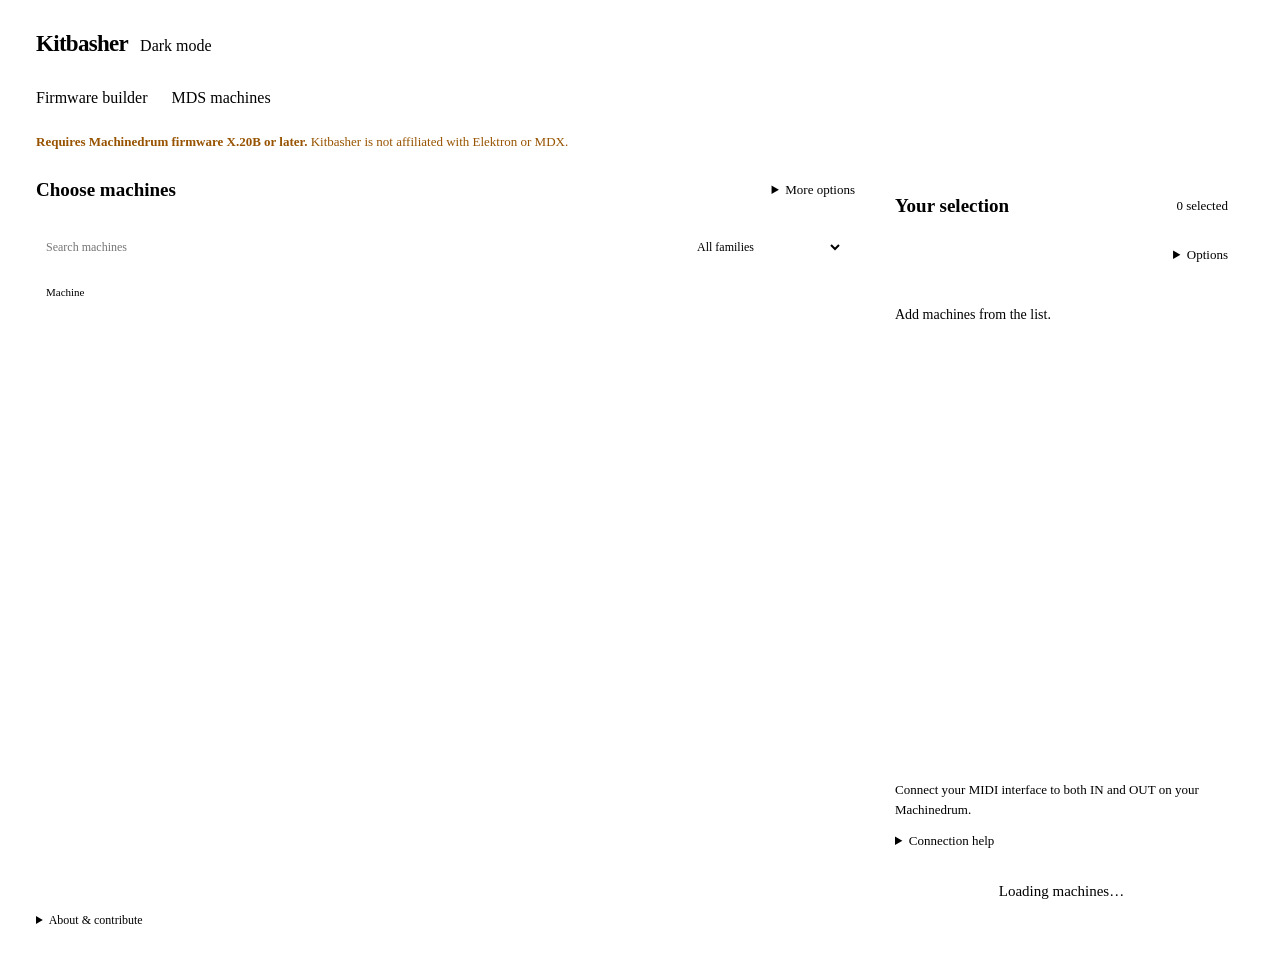
==== commit 0767e0d3: "Guide firmware sending, downloads, and UW sample setup (#30) * Guide firmware installation and match" ====
--- a/web/mds.html
+++ b/web/mds.html
@@ -14,6 +14,7 @@
   <header class="page-head"><a class="brand" href="index.html">Kitbasher</a><button type="button" id="theme-toggle" class="theme-toggle">Dark mode</button></header>
   <nav class="site-nav" aria-label="Main navigation"><a href="index.html">Firmware builder</a><a href="mds.html" aria-current="page">MDS machines</a></nav>
   <h1 class="sr-only">MDS machines</h1>
+  <p class="mds-notice"><strong>Requires Machinedrum firmware X.20B or later.</strong> Kitbasher is not affiliated with Elektron or MDX.</p>
   <p id="mds-status" role="status" aria-live="polite">Loading the machine library…</p>
   <div class="mds-workspace">
     <section class="mds-library" aria-labelledby="library-title">
--- a/web/mds.css
+++ b/web/mds.css
@@ -1,4 +1,5 @@
 /* Reuse the bench palette and type. The sixteen-slot rack is the central visual. */
+.mds-notice{flex-shrink:0;margin:0 0 12px;font-size:13px;line-height:1.5;color:#975300}[data-theme=dark] .mds-notice{color:#ffbf69}
 .mds-bank{display:flex;flex-direction:column}.mds-bank>*,.mds-bank-bottom{flex-shrink:0}.mds-bank #bank-slots{flex:1 1 120px;min-height:80px;overflow-y:auto}.mds-bank .mds-transfer{padding:12px;margin-top:12px;font-size:12px}.mds-bank .mds-transfer h2{font-size:14px}
 .site-nav{display:flex;gap:24px;border-bottom:1px solid var(--line);margin:0 0 12px;padding-bottom:8px}
 .site-nav a{color:var(--muted);text-decoration:none;padding:5px 0}.site-nav a[aria-current=page]{color:var(--ink);box-shadow:0 2px var(--ink)}
@@ -20,7 +21,7 @@
 .mds-bank-tools{display:flex;justify-content:space-between;gap:8px;align-items:center;margin:10px 0 6px}.mds-bank-tools label{flex:1}.mds-bank-tools select{padding:7px}.mds-bank-tools button{font-size:11px;padding:8px}
 #bank-slots{list-style:none;padding:0;margin:8px 0;display:grid;align-content:start;gap:4px}.mds-slot{min-height:40px;display:flex;gap:9px;align-items:center;padding:3px 5px;border:1px solid transparent;border-bottom-color:var(--line);font-size:14px}.mds-slot[data-selected=true]{background:var(--chip);border-color:var(--line);cursor:grab}.mds-slot[data-drag-over=true]{outline:2px solid #5484a3}.mds-slot .slot-number{font-variant-numeric:tabular-nums;color:var(--muted);width:27px;font-size:11px}.mds-slot .slot-name{flex:1;min-width:0}.mds-slot .slot-note{color:var(--muted);font-size:10px;margin-left:6px}.mds-slot .slot-buttons{display:flex;gap:2px}.mds-slot button{font-size:12px;line-height:1;padding:5px;border-color:transparent;background:transparent;min-width:24px}.mds-slot .empty{color:var(--muted)}
 .mds-bank-bottom{border-top:1px solid var(--line);margin-top:8px;padding-top:10px}#bank-problems{font-size:12px;white-space:pre-line}.mds-bank .fine{font-size:11px;line-height:1.6}.mds-bank-bottom .fine{margin:8px 0}.mds-bank-bottom .mds-capacity{margin:10px 0 12px}.mds-bank-bottom>button{width:100%;margin-top:10px}.mds-midi-head{display:flex;align-items:center;justify-content:space-between;font-size:12px;gap:8px}.mds-midi-head button{font-size:11px;padding:6px 8px}
-.mds-connection{display:grid;grid-template-columns:1fr 1fr;gap:10px;margin:12px 0}.mds-connection select{padding:7px;font-size:12px}#midi-status[data-error=true]{color:var(--err)}.mds-page [hidden]{display:none!important}
+.mds-connection{display:grid;grid-template-columns:minmax(0,1fr) minmax(0,1fr);gap:10px;margin:12px 0}.mds-connection label{justify-content:flex-end;min-width:0}.mds-connection select{padding:7px;font-size:12px}#midi-status[data-error=true]{color:var(--err)}.mds-page [hidden]{display:none!important}
 .mds-bank-menu{position:relative;font-size:13px;margin-left:auto}.mds-bank-menu summary{cursor:pointer;color:var(--muted)}.mds-bank-menu>div{position:absolute;right:0;top:24px;z-index:2;display:grid;gap:5px;width:260px;max-height:60dvh;overflow:auto;padding:12px;background:var(--panel);border:1px solid var(--line);box-shadow:0 4px 12px #0002}.mds-bank-menu button{text-align:left}.mds-slot:focus-visible{outline:2px solid #5484a3;outline-offset:1px}
 .mds-about{margin:12px 0 0;max-width:75ch;max-height:30%;overflow:auto;font-size:12px}.mds-about summary{cursor:pointer}.mds-about p{margin-top:10px;font-size:12px}.mds-page a{color:inherit}.mds-page dialog{background:var(--panel);color:var(--ink);border:1px solid var(--line);border-radius:6px;max-width:600px;width:calc(100% - 32px);padding:26px}.mds-page dialog::backdrop{background:#0007}.mds-page dialog h2{font-size:22px}.mds-page dialog p{margin:8px 0}.mds-dialog-head{display:flex;justify-content:space-between;gap:20px;align-items:center}.mds-details-grid{display:grid;grid-template-columns:1fr 1fr;gap:12px;margin:18px 0}.mds-details-grid dt{font-size:11px;color:var(--muted)}.mds-details-grid dd{margin:3px 0 0;font-size:14px}.mds-controls{display:flex;flex-wrap:wrap;gap:8px}.mds-control{background:var(--chip);padding:8px;font-size:12px}
 .mds-transfer{padding:20px;border:1px solid var(--line);margin-top:22px;background:var(--panel)}.mds-transfer progress{width:100%;margin:12px 0}.mds-transfer button{margin-top:12px}.sr-only{position:absolute;width:1px;height:1px;padding:0;margin:-1px;overflow:hidden;clip:rect(0,0,0,0);white-space:nowrap;border:0}
